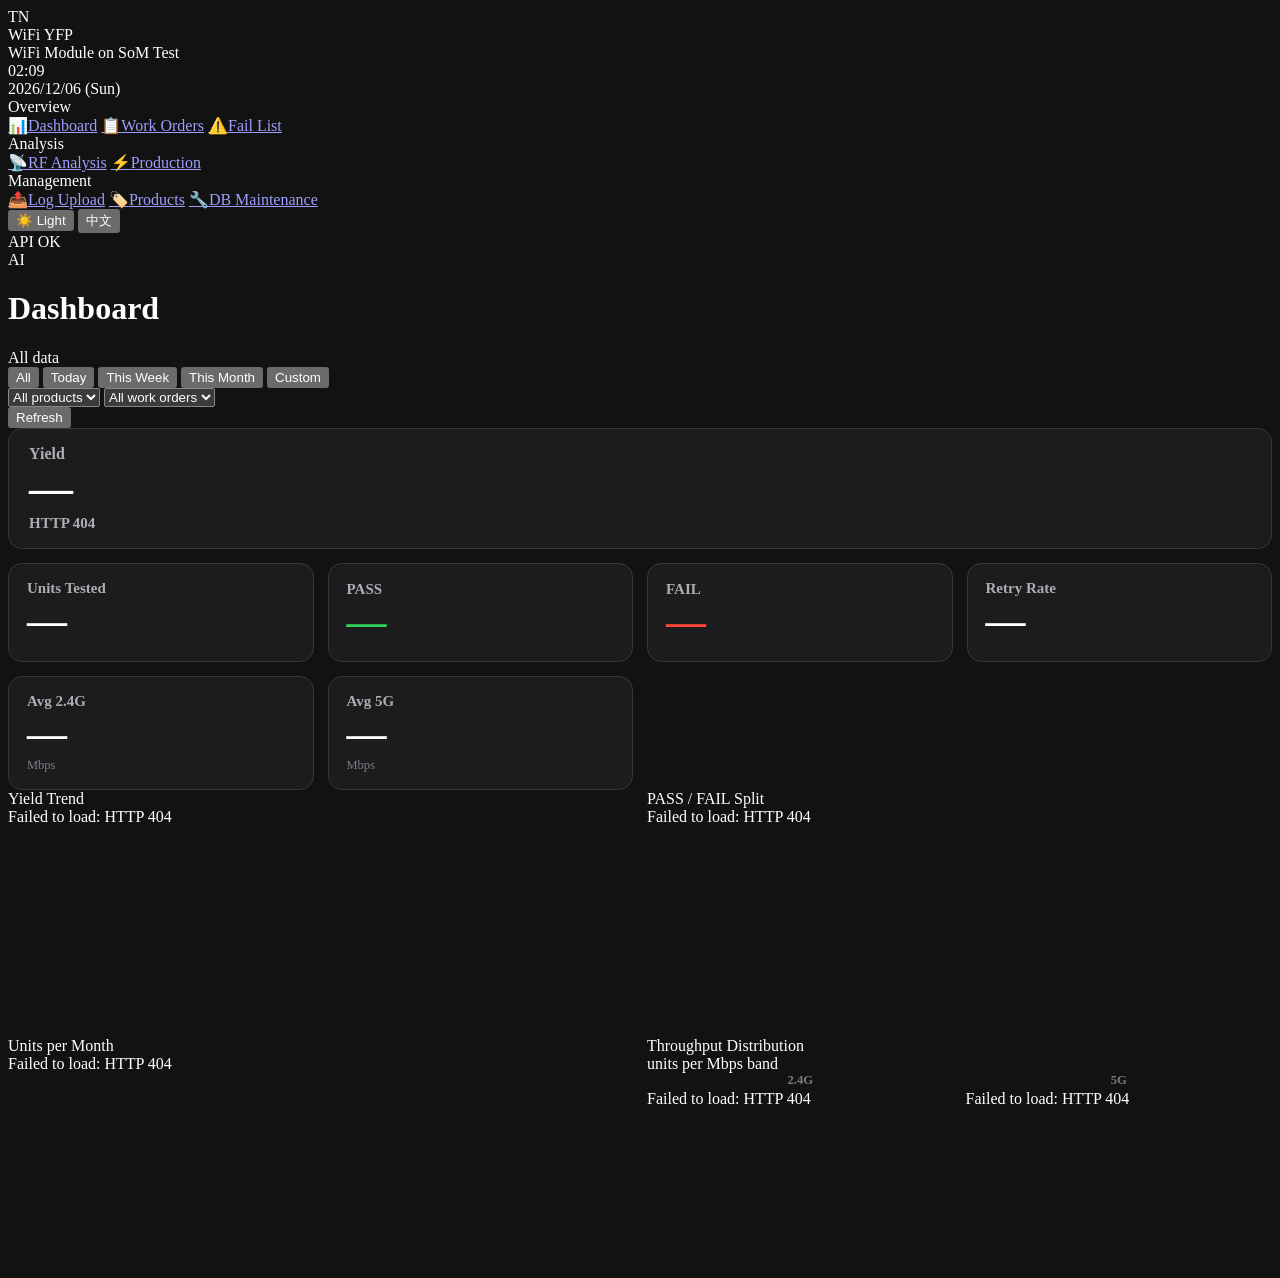
==== dockerup-essential/web/index.html @ bd822ce5 "feat(5A): work-order status, one-line AI notes, Settings page, shared thresholds Status (services/wo" ====
<!doctype html>
<html lang="en" data-theme="dark">
<head>
<meta charset="utf-8">
<meta name="viewport" content="width=device-width, initial-scale=1">
<title>WiFi YFP Dashboard</title>
<link rel="icon" href="data:image/svg+xml,%3Csvg xmlns='http://www.w3.org/2000/svg' viewBox='0 0 32 32'%3E%3Crect width='32' height='32' rx='7' fill='%230a84ff'/%3E%3Ctext x='16' y='21' font-size='13' font-family='Arial' font-weight='700' fill='white' text-anchor='middle'%3ETN%3C/text%3E%3C/svg%3E">
<script>
    // Apply the saved theme before first paint (no flash). Dark is the default.
    try { document.documentElement.dataset.theme = localStorage.getItem('wifi-theme') === 'light' ? 'light' : 'dark'; } catch (e) {}
</script>
<link rel="stylesheet" href="css/theme.css">
<link rel="stylesheet" href="css/base.css">
<link rel="stylesheet" href="css/pages.css">
<script src="vendor/chart.umd-4.4.1.min.js" defer></script>
<script type="module" src="js/main.js"></script>
</head>
<body>
<div class="app">

<!-- ═══ Sidebar ═══ -->
<aside class="sidebar">
    <div class="brand">
        <div class="brand-mark">TN</div>
        <div>
            <div class="brand-name">WiFi YFP</div>
            <div class="brand-sub" data-i18n="app.sub"></div>
        </div>
    </div>
    <div class="clock">
        <div class="clock-time num" id="clockTime">--:--</div>
        <div class="clock-date" id="clockDate"></div>
    </div>
    <nav class="nav" data-i18n-aria="nav.aria">
        <div class="nav-label" data-i18n="nav.groupOverview"></div>
        <a class="nav-item" href="#overview" data-page="overview"><span class="nav-icon">📊</span><span data-i18n="nav.overview"></span></a>
        <a class="nav-item" href="#workorders" data-page="workorders"><span class="nav-icon">📋</span><span data-i18n="nav.workorders"></span></a>
        <a class="nav-item" href="#fails" data-page="fails"><span class="nav-icon">⚠️</span><span data-i18n="nav.fails"></span></a>
        <div class="nav-label" data-i18n="nav.groupAnalysis"></div>
        <a class="nav-item" href="#rf" data-page="rf"><span class="nav-icon">📡</span><span data-i18n="nav.rf"></span></a>
        <a class="nav-item" href="#production" data-page="production"><span class="nav-icon">⚡</span><span data-i18n="nav.production"></span></a>
        <div class="nav-label" data-i18n="nav.groupManage"></div>
        <a class="nav-item" href="#logupload" data-page="logupload"><span class="nav-icon">📤</span><span data-i18n="nav.logupload"></span></a>
        <a class="nav-item" href="#products" data-page="products"><span class="nav-icon">🏷️</span><span data-i18n="nav.products"></span></a>
        <a class="nav-item" href="#dbtweak" data-page="dbtweak" title="DB Tweak"><span class="nav-icon">🔧</span><span data-i18n="nav.dbtweak"></span></a>
        <a class="nav-item" href="#accounts" data-page="accounts" data-admin-only><span class="nav-icon">👥</span><span data-i18n="nav.accounts"></span></a>
        <a class="nav-item" href="#settings" data-page="settings" data-admin-only><span class="nav-icon">⚙️</span><span data-i18n="nav.settings"></span></a>
    </nav>
    <div class="sidebar-foot">
        <div class="auth-box" id="authBox" hidden>
            <div class="auth-name" id="authName"></div>
            <div class="auth-role" id="authRole"></div>
            <div class="auth-actions">
                <button class="btn small" type="button" id="btnChangePw" data-i18n="auth.changePwBtn"></button>
                <button class="btn small" type="button" id="btnLogout" data-i18n="auth.logout"></button>
            </div>
        </div>
        <div class="prefs">
            <button class="btn small" type="button" id="btnTheme" data-i18n-aria="theme.aria"></button>
            <button class="btn small" type="button" id="btnLang" data-i18n="lang.switch" data-i18n-aria="lang.aria"></button>
        </div>
        <div class="status-row"><span class="dot wait" id="apiDot"></span><span id="apiText" data-i18n="status.api"></span></div>
        <div class="status-row"><span class="dot wait" id="llmDot"></span><span id="llmText" data-i18n="status.llm"></span></div>
    </div>
</aside>

<!-- ═══ Main ═══ -->
<main class="main">
    <header class="topbar">
        <div class="page-head">
            <h1 class="page-title" id="pageTitle"></h1>
            <span class="page-scope" id="pageScope"></span>
        </div>
        <div class="topbar-spacer"></div>
        <div class="filters" id="filterBar" hidden>
            <div class="seg" role="group" id="rangeSeg" data-i18n-aria="filter.rangeAria">
                <button type="button" data-range="all" data-i18n="filter.all"></button>
                <button type="button" data-range="today" data-i18n="filter.today"></button>
                <button type="button" data-range="week" data-i18n="filter.week"></button>
                <button type="button" data-range="month" data-i18n="filter.month"></button>
                <button type="button" data-range="custom" data-i18n="filter.custom"></button>
            </div>
            <span id="customRange" hidden>
                <input type="date" class="input" id="dateFrom" data-i18n-aria="filter.from">
                <span class="muted">~</span>
                <input type="date" class="input" id="dateTo" data-i18n-aria="filter.to">
            </span>
            <select class="select" id="productSelect" data-i18n-aria="filter.productAria"></select>
            <select class="select" id="woSelect" data-i18n-aria="filter.woAria"></select>
        </div>
        <div class="freshness">
            <span id="freshText"></span>
            <button class="btn small ghost" type="button" id="btnRefresh" data-i18n="fresh.refresh"></button>
        </div>
    </header>

    <div class="content">

    <!-- ─── Dashboard ─── -->
    <section class="page" id="page-overview" hidden>
        <div class="ov-numbers">
            <div class="ov-hero">
                <div class="label" data-i18n="ov.yield"></div>
                <div class="value" id="ovYield">—</div>
                <div class="aligned" id="ovPlan"></div>
            </div>
            <div class="ov-num"><div class="label" data-i18n="ov.units"></div><div class="value" id="ovUnits">—</div><div class="sub" id="ovUnitsSub"></div></div>
            <div class="ov-num"><div class="label" data-i18n="ov.pass"></div><div class="value v-pass" id="ovPass">—</div></div>
            <div class="ov-num"><div class="label" data-i18n="ov.fail"></div><div class="value v-fail" id="ovFail">—</div></div>
            <div class="ov-num"><div class="label" data-i18n="ov.retry"></div><div class="value" id="ovRetry">—</div><div class="sub" id="ovRetrySub"></div></div>
            <div class="ov-num"><div class="label" data-i18n="ov.avg24"></div><div class="value" id="ovAvg24">—</div><div class="sub" data-i18n="ov.mbps"></div></div>
            <div class="ov-num"><div class="label" data-i18n="ov.avg5"></div><div class="value" id="ovAvg5">—</div><div class="sub" data-i18n="ov.mbps"></div></div>
        </div>
        <div class="ov-charts">
            <div class="card"><div class="card-head"><div class="card-title" data-i18n="ov.trend"></div><div class="card-note" id="ovTrendNote"></div></div><div class="chart-box"><canvas id="chOvTrend"></canvas></div></div>
            <div class="card"><div class="card-head"><div class="card-title" data-i18n="ov.split"></div></div><div class="chart-box"><canvas id="chOvSplit"></canvas></div></div>
            <div class="card"><div class="card-head"><div class="card-title" data-i18n="ov.monthly"></div><div class="card-note" id="ovMonthlyNote"></div></div><div class="chart-box"><canvas id="chOvMonthly"></canvas></div></div>
            <div class="card">
                <div class="card-head"><div class="card-title" data-i18n="ov.throughput"></div><div class="card-note" data-i18n="ov.throughputNote"></div></div>
                <div class="chart-pair">
                    <div><div class="chart-sub" data-i18n="rf.band24"></div><div class="chart-box"><canvas id="chOvTp24"></canvas></div></div>
                    <div><div class="chart-sub" data-i18n="rf.band5"></div><div class="chart-box"><canvas id="chOvTp5"></canvas></div></div>
                </div>
            </div>
        </div>
    </section>

    <!-- ─── Work Orders ─── -->
    <section class="page" id="page-workorders" hidden>
        <div class="card">
            <div class="toolbar mb">
                <input class="input" type="search" id="woSearch" data-i18n-placeholder="wo.searchPh" data-i18n-aria="common.search">
                <div class="seg" role="group" id="woColsSeg" data-i18n-aria="wo.colsAria">
                    <button type="button" data-cols="basic" data-i18n="wo.cols.basic"></button>
                    <button type="button" data-cols="all" data-i18n="wo.cols.all"></button>
                </div>
                <span class="spacer"></span>
                <span class="muted" id="woCount"></span>
            </div>
            <div class="table-wrap scroll">
                <table class="wo-table">
                    <thead id="woHead"></thead>
                    <tbody id="woRows"></tbody>
                </table>
            </div>
            <p class="muted small-text mt-s" data-i18n="wo.statusNote"></p>
        </div>
    </section>

    <!-- ─── Fail List ─── -->
    <section class="page" id="page-fails" hidden>
        <div class="card">
            <div class="toolbar mb">
                <input class="input" type="search" id="failSearch" data-i18n-placeholder="fails.searchPh" data-i18n-aria="common.search">
                <span class="spacer"></span>
                <span class="muted" id="failCount"></span>
            </div>
            <div class="table-wrap scroll">
                <table>
                    <thead><tr>
                        <th data-i18n="fails.col.time"></th><th data-i18n="wo.col.wo"></th><th data-i18n="wo.col.product"></th>
                        <th>SN</th><th data-i18n="fails.col.mac"></th><th data-i18n="fails.col.reason"></th>
                        <th class="num" data-i18n="fails.col.tp24"></th><th class="num" data-i18n="fails.col.tp5"></th>
                        <th class="num" data-i18n="fails.col.rssi5"></th><th class="num" data-i18n="fails.col.runs"></th><th data-i18n="fails.col.log"></th>
                    </tr></thead>
                    <tbody id="failRows"></tbody>
                </table>
            </div>
            <div class="pager" id="failPager"></div>
        </div>
    </section>

    <!-- ─── RF Analysis ─── -->
    <section class="page" id="page-rf" hidden>
        <div class="toolbar">
            <div class="tabs" role="tablist" data-i18n-aria="rf.tabAria">
                <button class="tab" role="tab" type="button" data-rf-tab="24g" aria-selected="true" data-i18n="rf.band24"></button>
                <button class="tab" role="tab" type="button" data-rf-tab="5g" aria-selected="false" data-i18n="rf.band5"></button>
                <button class="tab" role="tab" type="button" data-rf-tab="bt" aria-selected="false" data-i18n="rf.bt"></button>
            </div>
            <span class="spacer"></span>
            <span class="muted" id="rfNote"></span>
        </div>
        <div data-rf-view="24g">
            <div class="tiles" id="rfTiles24"></div>
            <div class="grid cols-2">
                <div class="card"><div class="card-head"><div class="card-title" data-i18n="rf.trend"></div><div class="card-note" id="rfTrendNote24"></div></div><div class="chart-box tall"><canvas id="chRfTrend24"></canvas></div></div>
                <div class="card"><div class="card-head"><div class="card-title" data-i18n="rf.dist"></div><div class="card-note" data-i18n="rf.distNote24"></div></div><div class="chart-box tall"><canvas id="chRfDist24"></canvas></div></div>
            </div>
        </div>
        <div data-rf-view="5g" hidden>
            <div class="tiles" id="rfTiles5"></div>
            <div class="grid cols-2">
                <div class="card"><div class="card-head"><div class="card-title" data-i18n="rf.trend"></div><div class="card-note" id="rfTrendNote5"></div></div><div class="chart-box tall"><canvas id="chRfTrend5"></canvas></div></div>
                <div class="card"><div class="card-head"><div class="card-title" data-i18n="rf.dist"></div><div class="card-note" data-i18n="rf.distNote5"></div></div><div class="chart-box tall"><canvas id="chRfDist5"></canvas></div></div>
            </div>
            <div class="card">
                <div class="card-head"><div class="card-title" data-i18n="rf.stdTop"></div><div class="card-note" data-i18n="rf.stdTopNote"></div></div>
                <div class="table-wrap">
                    <table>
                        <thead><tr>
                            <th>SN</th><th data-i18n="wo.col.wo"></th><th data-i18n="wo.col.product"></th><th data-i18n="fails.col.time"></th>
                            <th class="num" data-i18n="rf.col.avg5"></th><th class="num" data-i18n="rf.col.std5"></th>
                            <th class="num" data-i18n="rf.col.std24"></th><th class="num" data-i18n="fails.col.rssi5"></th>
                        </tr></thead>
                        <tbody id="rfStdRows"></tbody>
                    </table>
                </div>
            </div>
        </div>
        <div data-rf-view="bt" hidden>
            <div class="tiles" id="rfTilesBt"></div>
            <div class="card"><div class="card-head"><div class="card-title" data-i18n="rf.btDist"></div><div class="card-note" data-i18n="rf.btDistNote"></div></div><div class="chart-box tall"><canvas id="chRfBt"></canvas></div></div>
        </div>
    </section>

    <!-- ─── Production ─── -->
    <section class="page" id="page-production" hidden>
        <div class="tiles" id="prTiles"></div>
        <div class="grid cols-2">
            <div class="card"><div class="card-head"><div class="card-title" data-i18n="pr.rate"></div><div class="card-note" data-i18n="pr.rateNote"></div></div><div class="chart-box tall"><canvas id="chPrRate"></canvas></div></div>
            <div class="card"><div class="card-head"><div class="card-title" data-i18n="pr.dist"></div><div class="card-note" data-i18n="pr.distNote"></div></div><div class="chart-box tall"><canvas id="chPrDist"></canvas></div></div>
        </div>
        <div class="card">
            <div class="card-head"><div class="card-title" data-i18n="pr.hourly"></div><div class="card-note" id="prHourlyNote"></div></div>
            <div class="chart-box"><canvas id="chPrHourly"></canvas></div>
        </div>
        <div class="card">
            <div class="card-head"><div class="card-title" data-i18n="pr.table"></div><div class="card-note" id="prCount"></div></div>
            <div class="table-wrap scroll">
                <table>
                    <thead><tr>
                        <th data-i18n="wo.col.wo"></th><th data-i18n="wo.col.product"></th><th data-i18n="pr.col.start"></th><th data-i18n="pr.col.end"></th>
                        <th class="num" data-i18n="pr.col.hours"></th><th class="num" data-i18n="wo.col.units"></th>
                        <th class="num" data-i18n="wo.col.uph"></th><th class="num" data-i18n="pr.col.minPerUnit"></th><th class="num" data-i18n="wo.col.yield"></th>
                    </tr></thead>
                    <tbody id="prRows"></tbody>
                </table>
            </div>
        </div>
    </section>

    <!-- ─── DB Maintenance (DB Tweak) ─── -->
    <section class="page" id="page-dbtweak" hidden>
        <div class="card login-card" id="twLogin" hidden>
            <h3 data-i18n="tw.loginTitle"></h3>
            <p data-i18n="tw.loginDesc"></p>
            <div class="field"><label for="twUser" data-i18n="common.username"></label><input class="input" id="twUser" autocomplete="username"></div>
            <div class="field"><label for="twPass" data-i18n="common.password"></label><input class="input" type="password" id="twPass" autocomplete="current-password"></div>
            <button class="btn primary full" type="button" id="btnTwLogin" data-i18n="common.signIn"></button>
            <div class="form-msg" id="twLoginMsg" aria-live="polite"></div>
        </div>
        <div class="card" id="twDenied" hidden><div class="state-msg" data-i18n="tw.denied"></div></div>
        <div class="stack" id="twPanel" hidden>
            <div class="notice" data-i18n="tw.intro"></div>
            <div class="card">
                <div class="toolbar mb">
                    <label class="muted" for="twProduct" data-i18n="wo.col.product"></label>
                    <select class="select" id="twProduct"></select>
                    <label class="muted" for="twWo" data-i18n="wo.col.wo"></label>
                    <select class="select" id="twWo"></select>
                    <label class="muted" for="twLimit" data-i18n="tw.limit"></label>
                    <select class="select" id="twLimit"><option>100</option><option selected>500</option><option>1000</option><option>2000</option></select>
                    <button class="btn small" type="button" id="btnTwReload" data-i18n="fresh.refresh"></button>
                    <span class="spacer"></span>
                    <span class="muted" id="twCount"></span>
                    <button class="btn danger" type="button" id="btnTwDeleteWo" data-i18n="tw.deleteWo"></button>
                </div>
                <div class="table-wrap scroll">
                    <table>
                        <thead><tr>
                            <th data-i18n="tw.col.id"></th><th data-i18n="fails.col.time"></th><th data-i18n="wo.col.wo"></th><th data-i18n="wo.col.product"></th>
                            <th>SN</th><th data-i18n="fails.col.result"></th><th>WiFi</th><th>BT</th>
                            <th class="num" data-i18n="fails.col.tp24"></th><th class="num" data-i18n="fails.col.tp5"></th>
                            <th data-i18n="tw.col.source"></th><th data-i18n="tw.col.upload"></th><th data-i18n="tw.col.actions"></th>
                        </tr></thead>
                        <tbody id="twRows"></tbody>
                    </table>
                </div>
            </div>
        </div>
    </section>

    <!-- ─── Log Upload ─── -->
    <section class="page" id="page-logupload" hidden>
        <div class="card login-card" id="luLogin" hidden>
            <h3 data-i18n="auth.loginTitle"></h3>
            <p data-i18n="auth.loginDesc"></p>
            <div class="field"><label for="luUser" data-i18n="common.username"></label><input class="input" id="luUser" autocomplete="username"></div>
            <div class="field"><label for="luPass" data-i18n="common.password"></label><input class="input" type="password" id="luPass" autocomplete="current-password"></div>
            <button class="btn primary full" type="button" id="btnLuLogin" data-i18n="common.signIn"></button>
            <div class="form-msg" id="luLoginMsg" aria-live="polite"></div>
        </div>
        <div class="stack" id="luPanel" hidden>
            <div class="notice" data-i18n="lu.howto"></div>
            <div class="card">
                <div class="card-title mb"><span class="lu-num">1</span><span data-i18n="lu.step1"></span></div>
                <div class="lu-sources">
                    <div class="drop" id="luDrop" tabindex="0" role="button" data-i18n-aria="lu.dropAria">
                        <input type="file" id="luFile" accept=".zip,application/zip" hidden>
                        <div data-i18n="lu.drop"></div>
                        <div class="muted num" id="luFileInfo" data-i18n="lu.noFile"></div>
                    </div>
                    <div class="lu-or">
                        <input type="file" id="luFolder" webkitdirectory directory multiple hidden>
                        <button class="btn" type="button" id="btnLuFolder" data-i18n="lu.folder"></button>
                    </div>
                </div>
                <div class="status-line" id="luAnalyzeStatus" aria-live="polite"></div>
                <div id="luFacts" hidden>
                    <div class="tiles my" id="luFactGrid"></div>
                    <div class="notice warn" id="luInferred" hidden></div>
                    <details id="luIgnoredBox" hidden>
                        <summary id="luIgnoredSummary"></summary>
                        <div class="table-wrap mt-s detail-table">
                            <table>
                                <thead><tr><th data-i18n="lu.col.file"></th><th data-i18n="lu.col.reason"></th></tr></thead>
                                <tbody id="luIgnoredRows"></tbody>
                            </table>
                        </div>
                    </details>
                </div>
            </div>

            <div class="card" id="luStepConfirm" hidden>
                <div class="card-title mb"><span class="lu-num">2</span><span data-i18n="lu.step2"></span></div>
                <div class="toolbar mb">
                    <strong id="luModeLabel"></strong>
                    <span class="muted" id="luModeHint"></span>
                    <span class="spacer"></span>
                    <button class="btn small" type="button" id="btnLuMode" hidden></button>
                </div>
                <div id="luChatPanel" hidden>
                    <div class="chat">
                        <div class="chat-log" id="luChatLog" aria-live="polite"></div>
                        <div class="chips chat-chips" id="luChips" hidden></div>
                        <div class="chat-input">
                            <input class="input" id="luChatInput" maxlength="500" autocomplete="off" data-i18n-placeholder="lu.chatPh">
                            <button class="btn primary" type="button" id="btnLuChatSend" data-i18n="lu.send"></button>
                        </div>
                    </div>
                    <div class="muted num my" id="luExtract"></div>
                </div>
                <div class="form-grid" id="luFormPanel">
                    <div class="field">
                        <label for="luProduct"><span data-i18n="lu.product"></span> *</label>
                        <select class="select" id="luProduct"></select>
                        <input class="input" id="luProductNew" autocomplete="off" spellcheck="false" data-i18n-placeholder="lu.productNewPh" hidden>
                    </div>
                    <div class="field"><label for="luWo"><span data-i18n="lu.wo"></span> *</label><input class="input" id="luWo" autocomplete="off" spellcheck="false"><div class="field-hint" data-i18n="lu.woHint"></div></div>
                    <div class="field"><label for="luQty"><span data-i18n="lu.qty"></span> *</label><input class="input" id="luQty" inputmode="numeric" autocomplete="off" data-i18n-placeholder="lu.qtyPh"></div>
                </div>
                <ul class="issues" id="luIssues" aria-live="polite"></ul>
                <div id="luAlign" hidden>
                    <div class="muted small-text mb-s" data-i18n="lu.align"></div>
                    <div class="tiles mb" id="luAlignGrid"></div>
                </div>
                <label class="ack" id="luAckRow" hidden><input type="checkbox" id="luAck"> <span data-i18n="lu.ack"></span></label>
                <div class="toolbar">
                    <button class="btn primary" type="button" id="btnLuUpload" data-i18n="lu.upload" disabled></button>
                    <button class="btn" type="button" id="btnLuReset" data-i18n="lu.reset"></button>
                </div>
            </div>

            <div class="card" id="luStepProgress" hidden>
                <div class="card-title mb"><span class="lu-num">3</span><span data-i18n="lu.step3"></span></div>
                <div class="progress"><div id="luProgressFill"></div></div>
                <div class="toolbar">
                    <div class="status-line" id="luProgressText" aria-live="polite"></div>
                    <span class="spacer"></span>
                    <button class="btn small danger" type="button" id="btnLuCancel" data-i18n="lu.cancel" hidden></button>
                </div>
                <div class="tiles mt" id="luResultGrid" hidden></div>
                <div class="muted small-text mt-s" id="luResultNote"></div>
                <details id="luFailureBox" hidden>
                    <summary id="luFailureSummary"></summary>
                    <div class="table-wrap mt-s detail-table">
                        <table>
                            <thead><tr><th data-i18n="lu.col.file"></th><th data-i18n="lu.col.error"></th></tr></thead>
                            <tbody id="luFailureRows"></tbody>
                        </table>
                    </div>
                </details>
                <div class="toolbar mt" id="luItemsRow" hidden>
                    <button class="btn small" type="button" id="btnLuItemsCsv" data-i18n="lu.items.csv"></button>
                    <button class="btn small" type="button" id="btnLuItemsTxt" data-i18n="lu.items.txt"></button>
                </div>
                <div class="toolbar mt">
                    <button class="btn" type="button" id="btnLuNext" data-i18n="lu.next" hidden></button>
                    <button class="btn danger" type="button" id="btnLuRevert" data-i18n="lu.revert" hidden></button>
                </div>
            </div>

            <div class="card">
                <div class="toolbar mb">
                    <div class="card-title" id="luHistoryTitle"></div>
                    <span class="spacer"></span>
                    <label class="muted" for="luHistoryUser" id="luHistoryFilterLabel" data-i18n="lu.uploader" hidden></label>
                    <select class="select" id="luHistoryUser" hidden></select>
                    <button class="btn small" type="button" id="btnLuHistoryRefresh" data-i18n="lu.refresh"></button>
                </div>
                <div class="table-wrap">
                    <table>
                        <thead><tr>
                            <th data-i18n="lu.col.time2"></th><th data-i18n="wo.col.wo"></th><th data-i18n="wo.col.product"></th><th class="num" data-i18n="lu.col.planned"></th>
                            <th data-i18n="lu.col.source"></th><th class="num" data-i18n="lu.col.new"></th><th class="num" data-i18n="lu.col.skip"></th>
                            <th class="num" data-i18n="lu.col.fail"></th><th data-i18n="lu.col.status"></th><th data-i18n="lu.uploader"></th><th></th>
                        </tr></thead>
                        <tbody id="luHistoryRows"></tbody>
                    </table>
                </div>
            </div>
        </div>
    </section>

    <!-- ─── Product registry ─── -->
    <section class="page" id="page-products" hidden>
        <div class="card login-card" id="prodLogin" hidden>
            <h3 data-i18n="auth.loginTitle"></h3>
            <p data-i18n="auth.loginDesc"></p>
            <div class="field"><label for="prodUser" data-i18n="common.username"></label><input class="input" id="prodUser" autocomplete="username"></div>
            <div class="field"><label for="prodPass" data-i18n="common.password"></label><input class="input" type="password" id="prodPass" autocomplete="current-password"></div>
            <button class="btn primary full" type="button" id="btnProdLogin" data-i18n="common.signIn"></button>
            <div class="form-msg" id="prodLoginMsg" aria-live="polite"></div>
        </div>
        <div class="stack" id="prodPanel" hidden>
            <div class="notice" data-i18n="prod.intro"></div>
            <div class="card">
                <div class="toolbar mb">
                    <label class="muted" for="prodCheck" data-i18n="prod.check"></label>
                    <input class="input prod-check" id="prodCheck" autocomplete="off" spellcheck="false" data-i18n-placeholder="prod.checkPh">
                    <span class="spacer"></span>
                    <button class="btn small" type="button" id="btnProdReload" data-i18n="fresh.refresh"></button>
                    <button class="btn primary" type="button" id="btnProdNew" data-i18n="prod.new"></button>
                </div>
                <div class="status-line" id="prodCheckResult" aria-live="polite"></div>
                <div class="table-wrap">
                    <table>
                        <thead><tr>
                            <th data-i18n="prod.col.name"></th><th class="num" data-i18n="prod.col.tn"></th><th class="num" data-i18n="prod.col.units"></th>
                            <th class="num" data-i18n="prod.col.wos"></th><th data-i18n="prod.col.last"></th><th data-i18n="prod.col.status"></th>
                            <th data-i18n="prod.col.source"></th><th data-i18n="prod.col.note"></th><th data-i18n="prod.col.ops"></th>
                        </tr></thead>
                        <tbody id="prodRows"></tbody>
                    </table>
                </div>
            </div>
        </div>
    </section>

    <!-- ─── Accounts (administrator) ─── -->
    <section class="page" id="page-accounts" hidden>
        <div class="card" id="acctDenied" hidden><div class="state-msg" data-i18n="acct.denied"></div></div>
        <div class="stack" id="acctPanel" hidden>
            <div class="toolbar mb">
                <div class="tabs" role="tablist">
                    <button class="tab" role="tab" type="button" data-acct-tab="users" aria-selected="true" data-i18n="acct.tabUsers"></button>
                    <button class="tab" role="tab" type="button" data-acct-tab="audit" aria-selected="false" data-i18n="acct.tabAudit"></button>
                    <button class="tab" role="tab" type="button" data-acct-tab="logins" aria-selected="false" data-i18n="acct.tabLogins"></button>
                </div>
                <span class="spacer"></span>
                <button class="btn primary" type="button" id="btnAcctNew" data-i18n="acct.new"></button>
            </div>
            <div data-acct-view="users">
                <div class="table-wrap">
                    <table>
                        <thead><tr>
                            <th data-i18n="acct.col.user"></th><th data-i18n="acct.col.name"></th><th data-i18n="acct.col.dept"></th>
                            <th data-i18n="acct.col.email"></th><th data-i18n="acct.col.state"></th><th class="num" data-i18n="acct.col.uploads"></th>
                            <th class="num" data-i18n="acct.col.rows"></th><th class="num" data-i18n="acct.col.reverted"></th>
                            <th data-i18n="acct.col.lastUpload"></th><th data-i18n="acct.col.lastLogin"></th><th data-i18n="acct.col.ops"></th>
                        </tr></thead>
                        <tbody id="acctUserRows"></tbody>
                    </table>
                </div>
                <p class="muted mt-s small-text" data-i18n="acct.note"></p>
            </div>
            <div data-acct-view="audit" hidden>
                <div class="toolbar mb">
                    <label class="muted" for="acctAuditUser" data-i18n="acct.filterUser"></label>
                    <select class="select" id="acctAuditUser"></select>
                </div>
                <div class="table-wrap">
                    <table>
                        <thead><tr><th data-i18n="acct.col.time"></th><th data-i18n="acct.col.actor"></th><th data-i18n="acct.col.action"></th><th data-i18n="acct.col.target"></th><th data-i18n="acct.col.detail"></th><th data-i18n="acct.col.ip"></th></tr></thead>
                        <tbody id="acctAuditRows"></tbody>
                    </table>
                </div>
                <div class="pager" id="acctAuditPager"></div>
            </div>
            <div data-acct-view="logins" hidden>
                <div class="toolbar mb">
                    <label class="muted" for="acctLoginUser" data-i18n="acct.filterUser"></label>
                    <select class="select" id="acctLoginUser"></select>
                    <label class="muted" for="acctLoginResult" data-i18n="acct.filterResult"></label>
                    <select class="select" id="acctLoginResult">
                        <option value="" data-i18n="common.all"></option>
                        <option value="true" data-i18n="common.success"></option>
                        <option value="false" data-i18n="common.failed"></option>
                    </select>
                </div>
                <div class="table-wrap">
                    <table>
                        <thead><tr><th data-i18n="acct.col.time"></th><th data-i18n="acct.col.user"></th><th data-i18n="acct.col.event"></th><th data-i18n="acct.col.result"></th><th data-i18n="acct.col.reason"></th><th data-i18n="acct.col.ip"></th><th data-i18n="acct.col.agent"></th></tr></thead>
                        <tbody id="acctLoginRows"></tbody>
                    </table>
                </div>
                <div class="pager" id="acctLoginPager"></div>
            </div>
        </div>
    </section>

    <!-- ─── Settings (administrator) ─── -->
    <section class="page" id="page-settings" hidden>
        <div class="card login-card" id="setLogin" hidden>
            <h3 data-i18n="auth.loginTitle"></h3>
            <p data-i18n="auth.loginDesc"></p>
            <div class="field"><label for="setUser" data-i18n="common.username"></label><input class="input" id="setUser" autocomplete="username"></div>
            <div class="field"><label for="setPass" data-i18n="common.password"></label><input class="input" type="password" id="setPass" autocomplete="current-password"></div>
            <button class="btn primary full" type="button" id="btnSetLogin" data-i18n="common.signIn"></button>
            <div class="form-msg" id="setLoginMsg" aria-live="polite"></div>
        </div>
        <div class="card" id="setDenied" hidden><div class="state-msg" data-i18n="set.denied"></div></div>
        <form class="stack" id="setPanel" novalidate hidden>
            <div class="notice" data-i18n="set.intro"></div>
            <div class="set-grid">
                <div class="card">
                    <div class="card-title mb" data-i18n="set.yield"></div>
                    <div class="set-fields">
                        <div class="field"><label for="setYieldGood" data-i18n="set.yieldGood"></label><input class="input" id="setYieldGood" name="yield_good" type="number" step="0.1" min="0" max="100" inputmode="decimal"></div>
                        <div class="field"><label for="setYieldWarn" data-i18n="set.yieldWarn"></label><input class="input" id="setYieldWarn" name="yield_warn" type="number" step="0.1" min="0" max="100" inputmode="decimal"></div>
                    </div>
                    <div class="field-hint" data-i18n="set.yieldHint"></div>
                    <div class="set-preview"><span class="muted small-text" data-i18n="set.yieldPreview"></span><span id="setPreview"></span></div>
                </div>
                <div class="card">
                    <div class="card-title mb" data-i18n="set.status"></div>
                    <div class="set-fields">
                        <div class="field"><label for="setWorkStart" data-i18n="set.workStart"></label><input class="input" id="setWorkStart" name="work_start" type="time"></div>
                        <div class="field"><label for="setWorkEnd" data-i18n="set.workEnd"></label><input class="input" id="setWorkEnd" name="work_end" type="time"></div>
                    </div>
                    <div class="field-hint mb" data-i18n="set.workHint"></div>
                    <div class="set-fields">
                        <div class="field"><label for="setActive" data-i18n="set.activeMinutes"></label><input class="input" id="setActive" name="active_minutes" type="number" step="1" min="10" max="1440" inputmode="numeric"></div>
                        <div class="field"><label for="setDone" data-i18n="set.doneIdleHours"></label><input class="input" id="setDone" name="done_idle_hours" type="number" step="1" min="1" max="720" inputmode="numeric"></div>
                    </div>
                    <div class="field-hint" data-i18n="set.doneHint"></div>
                </div>
                <div class="card">
                    <div class="card-title mb" data-i18n="set.alerts"></div>
                    <div class="field"><label for="setStreak" data-i18n="set.failStreak"></label><input class="input" id="setStreak" name="fail_streak" type="number" step="1" min="2" max="50" inputmode="numeric"></div>
                    <div class="field"><label for="setTpDrop" data-i18n="set.tpDrop"></label><input class="input" id="setTpDrop" name="tp_drop_pct" type="number" step="1" min="5" max="90" inputmode="numeric"></div>
                    <div class="field"><label for="setBehind" data-i18n="set.behind"></label><input class="input" id="setBehind" name="behind_pct" type="number" step="1" min="5" max="90" inputmode="numeric"></div>
                </div>
            </div>
            <div class="card">
                <div class="card-head"><div class="card-title" data-i18n="set.uph"></div></div>
                <p class="field-hint mb" data-i18n="set.uphHint"></p>
                <div class="table-wrap">
                    <table>
                        <thead><tr>
                            <th data-i18n="set.col.product"></th><th class="num" data-i18n="set.col.median"></th><th class="num" data-i18n="set.col.wos"></th>
                            <th data-i18n="set.col.override"></th><th class="num" data-i18n="set.col.inUse"></th>
                        </tr></thead>
                        <tbody id="setUphRows"></tbody>
                    </table>
                </div>
            </div>
            <div class="toolbar">
                <button class="btn primary" type="submit" id="btnSetSave" data-i18n="set.save"></button>
                <button class="btn" type="button" id="btnSetDefaults" data-i18n="set.defaults"></button>
                <div class="form-msg" id="setMsg" aria-live="polite"></div>
            </div>
        </form>
    </section>

    </div>
</main>
</div>

<!-- ═══ AI report ═══ -->
<div class="modal" id="reportModal" role="dialog" aria-modal="true" aria-labelledby="rpTitle" hidden>
    <div class="modal-panel wide">
        <div class="modal-head">
            <div class="modal-title" id="rpTitle"></div>
            <span class="muted" id="rpGenerated"></span>
            <div class="seg" role="group" id="rpLang" data-i18n-aria="rp.langAria">
                <button type="button" data-lang="zh" aria-pressed="true" data-i18n="rp.zh"></button>
                <button type="button" data-lang="en" aria-pressed="false" data-i18n="rp.en"></button>
            </div>
            <button class="btn small" type="button" id="btnRpCopy" data-i18n="rp.copy"></button>
            <button class="btn small" type="button" id="btnRpDownload" data-i18n="rp.download"></button>
            <button class="btn small" type="button" id="btnRpRegen" data-i18n="rp.regen"></button>
            <button class="icon-btn" type="button" id="btnRpClose" data-i18n-aria="common.close">×</button>
        </div>
        <div class="modal-body">
            <div id="rpBanner"></div>
            <div class="rp-facts" id="rpFacts"></div>
            <div class="rp-text" id="rpBody"></div>
        </div>
    </div>
</div>

<!-- ═══ Form dialog ═══ -->
<div class="modal" id="formModal" role="dialog" aria-modal="true" aria-labelledby="formModalTitle" hidden>
    <form class="modal-panel" id="formModalForm" novalidate>
        <div class="modal-head"><div class="modal-title" id="formModalTitle"></div></div>
        <div class="modal-body">
            <p class="muted mb" id="formModalDesc"></p>
            <div id="formModalFields"></div>
            <div class="form-msg" id="formModalMsg" aria-live="polite"></div>
        </div>
        <div class="modal-foot">
            <button class="btn" type="button" id="btnFormModalCancel" data-i18n="common.cancel"></button>
            <button class="btn primary" type="submit" id="btnFormModalSubmit"></button>
        </div>
    </form>
</div>
</body>
</html>
---- dockerup-essential/web/css/theme.css ----
/* Two themes only: Dark (default, from the former "Blue" theme) and Light.
   Every colour in the app — including chart colours — comes from these variables. */
:root,
:root[data-theme="dark"] {
    color-scheme: dark;
    --bg: #0b0b0d;
    --surface: #1c1c1e;
    --surface-2: #2c2c2e;
    --surface-3: #3a3a3c;
    --border: #38383a;
    --text: #f5f5f7;
    --text-2: #aeaeb2;
    --text-3: #7c7c82;
    --accent: #0a84ff;
    --accent-bg: rgba(10, 132, 255, 0.14);
    --accent-text: #ffffff;

    --good: #30d158;
    --warn: #ffb020;
    --bad: #ff453a;
    --good-bg: rgba(48, 209, 88, 0.14);
    --warn-bg: rgba(255, 176, 32, 0.14);
    --bad-bg: rgba(255, 69, 58, 0.14);

    --c-pass: #30d158;
    --c-fail: #ff453a;
    --c-stop: #ffb020;
    --c-1: #0a84ff;
    --c-2: #bf5af2;
    --c-3: #64d2ff;
    --c-4: #ff9f0a;
    --c-muted: #8e8e93;
    --grid: rgba(255, 255, 255, 0.08);

    --shadow: 0 12px 32px rgba(0, 0, 0, 0.45);
    --overlay: rgba(0, 0, 0, 0.6);
}

:root[data-theme="light"] {
    color-scheme: light;
    --bg: #f2f3f5;
    --surface: #ffffff;
    --surface-2: #f2f3f6;
    --surface-3: #e3e5ea;
    --border: #d6d9df;
    --text: #15171a;
    --text-2: #4c5058;
    --text-3: #6e737c;
    --accent: #0064d2;
    --accent-bg: rgba(0, 100, 210, 0.10);
    --accent-text: #ffffff;

    --good: #128a3c;
    --warn: #a35f00;
    --bad: #c8261b;
    --good-bg: rgba(18, 138, 60, 0.10);
    --warn-bg: rgba(163, 95, 0, 0.12);
    --bad-bg: rgba(200, 38, 27, 0.10);

    --c-pass: #1f9d4c;
    --c-fail: #d93025;
    --c-stop: #d98200;
    --c-1: #0064d2;
    --c-2: #8e44c9;
    --c-3: #0f8fb8;
    --c-4: #d97706;
    --c-muted: #8a8f98;
    --grid: rgba(0, 0, 0, 0.08);

    --shadow: 0 12px 32px rgba(20, 24, 33, 0.14);
    --overlay: rgba(20, 24, 33, 0.4);
}
---- dockerup-essential/web/css/pages.css ----
/* ─── Dashboard (overview): one row of seven numbers, then four charts ──────── */
.ov-numbers { display: grid; grid-template-columns: minmax(300px, 1.5fr) repeat(6, minmax(0, 1fr)); gap: 14px; }
.ov-hero { background: var(--surface); border: 1px solid var(--border); border-radius: 14px; padding: 16px 20px; display: grid; gap: 4px; align-content: center; min-width: 0; }
.ov-hero .label { font-size: 16px; font-weight: 700; color: var(--text-2); }
/* "100.00%" must fit next to six more tiles on a 1920 screen: scale with the viewport, cap at 68px. */
.ov-hero .value { font-size: clamp(44px, 3.4vw, 68px); font-weight: 800; line-height: 1; font-variant-numeric: tabular-nums; letter-spacing: -1px; white-space: nowrap; }
.ov-hero .value small { font-size: 0.45em; font-weight: 700; margin-left: 2px; }
.ov-hero .aligned { font-size: 15px; color: var(--text-2); font-weight: 600; }
.ov-hero .aligned b { font-size: 22px; color: var(--text); }
.ov-hero .aligned .gap { display: block; font-size: 13px; color: var(--text-3); white-space: nowrap; }
.ov-num { background: var(--surface); border: 1px solid var(--border); border-radius: 14px; padding: 16px 18px; display: grid; align-content: center; gap: 2px; min-width: 0; }
.ov-num .label { font-size: 15px; font-weight: 700; color: var(--text-2); white-space: nowrap; }
.ov-num .value { font-size: 40px; font-weight: 800; line-height: 1.1; font-variant-numeric: tabular-nums; overflow-wrap: anywhere; }
.ov-num .sub { font-size: 12.5px; color: var(--text-3); }
/* The overview fills the screen: numbers on top, the four charts share the remaining height. */
#page-overview { grid-template-rows: auto minmax(0, 1fr); }
.ov-charts { display: grid; grid-template-columns: repeat(2, minmax(0, 1fr)); grid-template-rows: repeat(2, minmax(0, 1fr)); gap: 14px; }
.ov-charts .card { display: flex; flex-direction: column; min-height: 0; }
.ov-charts .chart-box { flex: 1 1 auto; height: auto; min-height: 180px; }
.ov-charts .chart-box > canvas { position: absolute; left: 0; top: 0; }
.chart-pair { display: grid; grid-template-columns: repeat(2, minmax(0, 1fr)); gap: 12px; flex: 1 1 auto; min-height: 0; }
.chart-pair > div { display: flex; flex-direction: column; min-height: 0; }
.chart-sub { font-size: 12.5px; font-weight: 700; color: var(--text-3); text-align: center; margin-bottom: 2px; }
.v-good { color: var(--good); } .v-warn { color: var(--warn); } .v-bad { color: var(--bad); }
.v-pass { color: var(--c-pass); } .v-fail { color: var(--c-fail); } .v-stop { color: var(--c-stop); }

@media (max-width: 1600px) {
    .ov-numbers { grid-template-columns: repeat(4, minmax(0, 1fr)); }
    .ov-hero { grid-column: 1 / -1; }
}
@media (max-width: 900px) {
    .ov-numbers { grid-template-columns: repeat(2, minmax(0, 1fr)); }
    .ov-charts { grid-template-columns: minmax(0, 1fr); grid-template-rows: none; }
    .ov-charts .chart-box { flex: none; height: 240px; }
    .chart-pair { grid-template-columns: minmax(0, 1fr); }
    .ov-hero .value { font-size: 56px; }
    .ov-num .value { font-size: 30px; }
}

/* ─── Tables, RF tabs ───────────────────────────────────────────────────── */
.toolbar .input[type="search"] { min-width: 340px; }
[data-rf-view] { display: grid; gap: 16px; align-content: start; }

/* ─── AI report modal ───────────────────────────────────────────────────── */
.rp-facts { display: grid; grid-template-columns: repeat(auto-fit, minmax(120px, 1fr)); gap: 10px; margin-bottom: 16px; }
.rp-fact { background: var(--surface-2); border-radius: 10px; padding: 10px 12px; }
.rp-fact .k { font-size: 12px; color: var(--text-2); font-weight: 600; }
.rp-fact .v { font-size: 20px; font-weight: 800; font-variant-numeric: tabular-nums; }
.rp-text { white-space: pre-wrap; overflow-wrap: anywhere; line-height: 1.75; font-size: 15px; user-select: text; }
.rp-pending { color: var(--text-3); font-size: 14px; display: flex; align-items: center; gap: 8px; }
.spinner { width: 16px; height: 16px; border: 2px solid var(--border); border-top-color: var(--accent); border-radius: 50%; animation: spin 1s linear infinite; }
@keyframes spin { to { transform: rotate(360deg); } }

/* ─── Chat bubbles (Log Upload assistant) ───────────────────────────────── */
.chat { border: 1px solid var(--border); border-radius: 10px; background: var(--surface-2); max-width: 860px; }
.chat-log { max-height: 360px; min-height: 120px; overflow-y: auto; padding: 14px; display: flex; flex-direction: column; gap: 10px; }
.msg { max-width: 85%; padding: 9px 13px; border-radius: 12px; font-size: 14px; line-height: 1.6; white-space: pre-wrap; overflow-wrap: anywhere; }
.msg.assistant { align-self: flex-start; background: var(--surface); border: 1px solid var(--border); border-bottom-left-radius: 4px; }
.msg.user { align-self: flex-end; background: var(--accent); color: var(--accent-text); border-bottom-right-radius: 4px; }
.msg.note { align-self: center; max-width: 100%; background: transparent; color: var(--text-3); font-size: 12.5px; padding: 2px 0; }
.msg.typing::after { content: "▍"; animation: blink 1s steps(2) infinite; color: var(--text-3); }
@keyframes blink { 50% { opacity: 0; } }
.chat-input { display: flex; gap: 8px; padding: 10px; border-top: 1px solid var(--border); }
.chat-input .input { flex: 1; min-width: 0; height: 38px; }
.chips { display: inline-flex; flex-wrap: wrap; gap: 6px; align-items: center; }
.chat-chips { padding: 8px 14px; border-top: 1px dashed var(--border); }

/* ─── Log Upload ────────────────────────────────────────────────────────── */
.lu-num { display: inline-grid; place-items: center; width: 24px; height: 24px; border-radius: 50%; background: var(--accent); color: var(--accent-text); font-size: 13px; margin-right: 8px; }
.lu-sources { display: grid; grid-template-columns: minmax(0, 1fr) auto; gap: 14px; align-items: stretch; }
.lu-or { display: grid; place-items: center; }
.drop {
    border: 2px dashed var(--border); border-radius: 12px; padding: 28px 16px; text-align: center; cursor: pointer;
    background: var(--surface-2);
}
.drop:hover, .drop:focus-visible, .drop.dragover { border-color: var(--accent); background: var(--accent-bg); outline: none; }
.drop.disabled { pointer-events: none; opacity: .5; }
.status-line { font-size: 13.5px; color: var(--text-2); margin-top: 10px; min-height: 20px; }
.status-line.error { color: var(--bad); } .status-line.ok { color: var(--good); }
.issues { list-style: none; display: grid; gap: 6px; margin: 10px 0; }
.issues li { padding: 8px 12px; border-radius: 8px; font-size: 13.5px; border-left: 3px solid var(--accent); background: var(--surface-2); }
.issues li.error { border-left-color: var(--bad); background: var(--bad-bg); }
.issues li.warn { border-left-color: var(--warn); background: var(--warn-bg); }
.issues li .chips { margin-left: 6px; }
.ack { display: flex; align-items: center; gap: 8px; font-weight: 700; color: var(--warn); margin: 6px 0 12px; cursor: pointer; }
.ack input { width: 18px; height: 18px; accent-color: var(--warn); }
.progress { height: 10px; border-radius: 5px; background: var(--surface-3); overflow: hidden; }
.progress > div { height: 100%; width: 0; background: var(--accent); transition: width .2s; }
.progress > div.done { background: var(--good); } .progress > div.error { background: var(--bad); }
.form-grid { display: grid; grid-template-columns: repeat(auto-fit, minmax(240px, 1fr)); gap: 0 16px; max-width: 900px; }
.form-grid .select { width: 100%; height: 38px; }
.form-grid .input + .input, .field .select + .input { margin-top: 6px; }
details summary { cursor: pointer; color: var(--text-2); font-size: 13px; margin-top: 10px; }
.tile-value.small-value { font-size: 17px; font-weight: 700; }
.my { margin: 12px 0; } .mb-s { margin-bottom: 6px; } .mt-s { margin-top: 6px; }
.prod-check { min-width: 360px; }
@media (max-width: 900px) {
    .lu-sources { grid-template-columns: minmax(0, 1fr); }
    .prod-check { min-width: 0; width: 100%; }
}

/* ─── Work-order status (Work Orders page) ──────────────────────────────── */
.wo-state { display: inline-flex; align-items: center; gap: 7px; font-weight: 700; font-size: 13px; }
.wo-dot { width: 10px; height: 10px; border-radius: 50%; background: var(--text-3); flex: none; }
.wo-state.light-good .wo-dot { background: var(--good); }
.wo-state.light-warn .wo-dot { background: var(--warn); }
.wo-state.light-bad .wo-dot { background: var(--bad); box-shadow: 0 0 0 3px var(--bad-bg); }
.wo-state.light-warn { color: var(--warn); } .wo-state.light-bad { color: var(--bad); }
.wo-table tbody tr.light-bad td:first-child { box-shadow: inset 3px 0 0 var(--bad); }
.wo-table tbody tr.light-warn td:first-child { box-shadow: inset 3px 0 0 var(--warn); }
.wo-note { max-width: 460px; min-width: 260px; }
.wo-note > span:last-child { display: -webkit-box; -webkit-line-clamp: 2; -webkit-box-orient: vertical; overflow: hidden; }
.ai-tag { float: left; margin: 2px 6px 0 0; padding: 0 5px; border-radius: 4px; font-size: 10.5px; font-weight: 800;
          color: var(--accent); border: 1px solid var(--accent); line-height: 15px; }
#woColsSeg button { white-space: nowrap; }
#page-workorders .table-wrap.scroll { max-height: calc(100vh - 230px); min-height: 360px; }

/* ─── Settings ──────────────────────────────────────────────────────────── */
.set-grid { display: grid; grid-template-columns: repeat(3, minmax(0, 1fr)); gap: 16px; }
.set-fields { display: grid; grid-template-columns: repeat(2, minmax(0, 1fr)); gap: 0 12px; }
.set-preview { display: flex; align-items: center; gap: 8px; margin-top: 10px; }
.set-uph { width: 140px; height: 32px; }
.input.invalid { border-color: var(--bad); box-shadow: 0 0 0 2px var(--bad-bg); }
#setPanel .toolbar .form-msg { margin-top: 0; }
@media (max-width: 1200px) { .set-grid { grid-template-columns: minmax(0, 1fr); } }
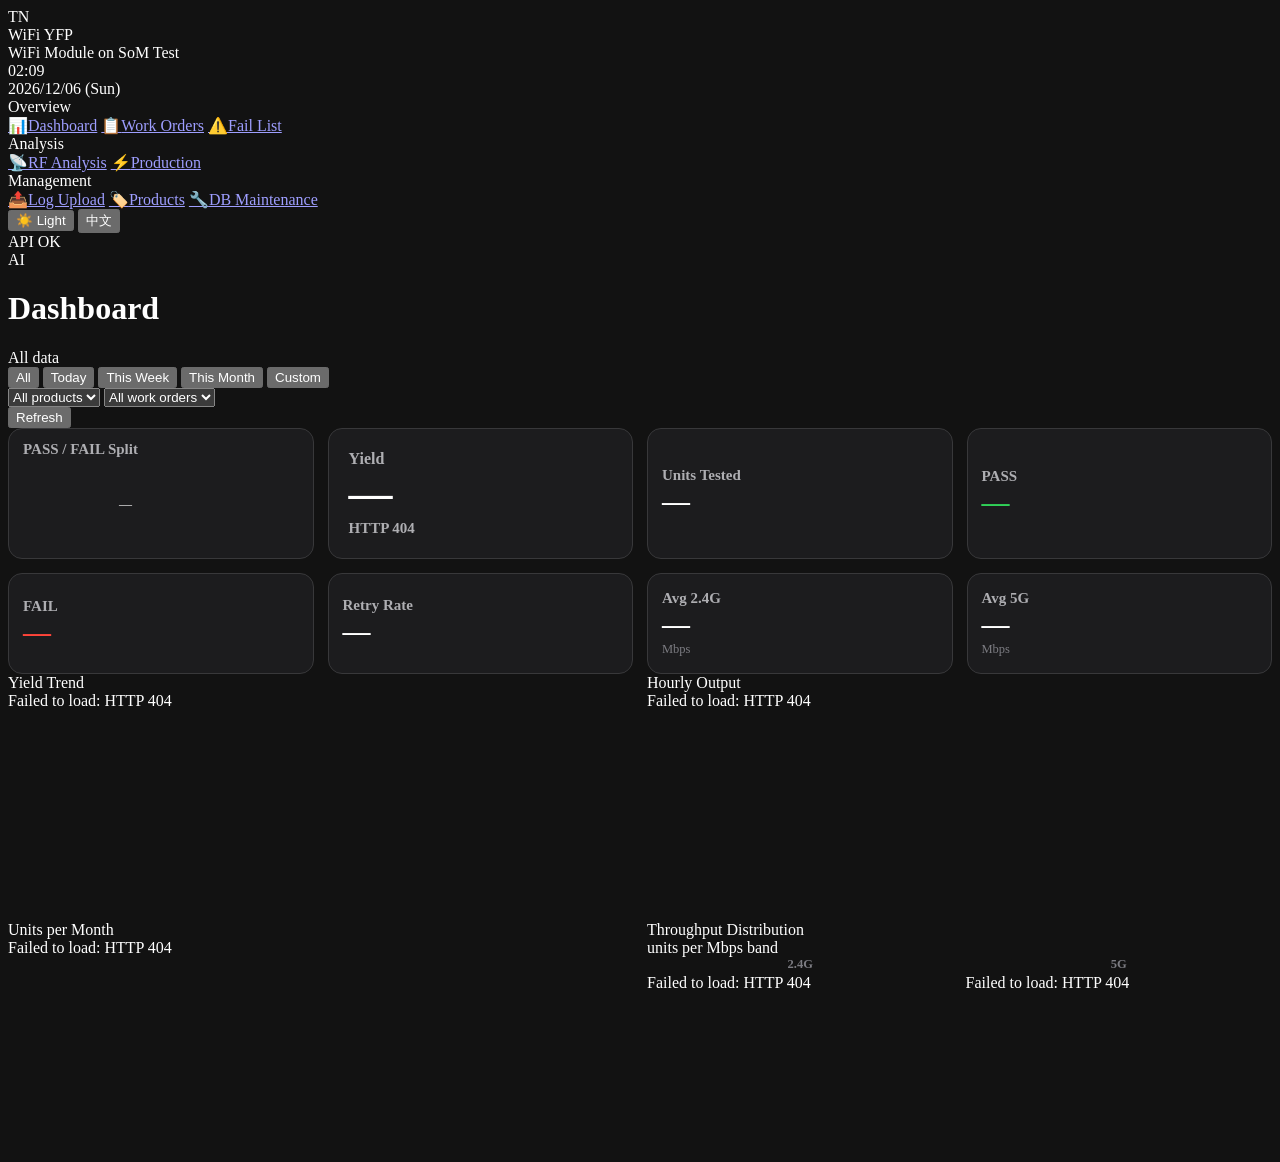
==== commit b7db0adf: "feat(5B trial): Dashboard split + hourly output; work-order detail, comparison, admin plan, final re" ====
--- a/dockerup-essential/web/index.html
+++ b/dockerup-essential/web/index.html
@@ -99,6 +99,13 @@
     <!-- ─── Dashboard ─── -->
     <section class="page" id="page-overview" hidden>
         <div class="ov-numbers">
+            <div class="ov-split">
+                <div class="label" data-i18n="ov.split"></div>
+                <div class="ov-split-body">
+                    <div class="ov-split-chart"><canvas id="chOvSplit"></canvas></div>
+                    <div class="ov-split-legend" id="ovSplitLegend"></div>
+                </div>
+            </div>
             <div class="ov-hero">
                 <div class="label" data-i18n="ov.yield"></div>
                 <div class="value" id="ovYield">—</div>
@@ -113,7 +120,7 @@
         </div>
         <div class="ov-charts">
             <div class="card"><div class="card-head"><div class="card-title" data-i18n="ov.trend"></div><div class="card-note" id="ovTrendNote"></div></div><div class="chart-box"><canvas id="chOvTrend"></canvas></div></div>
-            <div class="card"><div class="card-head"><div class="card-title" data-i18n="ov.split"></div></div><div class="chart-box"><canvas id="chOvSplit"></canvas></div></div>
+            <div class="card"><div class="card-head"><div class="card-title" data-i18n="ov.hourly"></div><div class="card-note" id="ovHourlyNote"></div></div><div class="chart-box"><canvas id="chOvHourly"></canvas></div></div>
             <div class="card"><div class="card-head"><div class="card-title" data-i18n="ov.monthly"></div><div class="card-note" id="ovMonthlyNote"></div></div><div class="chart-box"><canvas id="chOvMonthly"></canvas></div></div>
             <div class="card">
                 <div class="card-head"><div class="card-title" data-i18n="ov.throughput"></div><div class="card-note" data-i18n="ov.throughputNote"></div></div>
@@ -134,6 +141,7 @@
                     <button type="button" data-cols="basic" data-i18n="wo.cols.basic"></button>
                     <button type="button" data-cols="all" data-i18n="wo.cols.all"></button>
                 </div>
+                <button class="btn small" type="button" id="btnWoCompare" disabled></button>
                 <span class="spacer"></span>
                 <span class="muted" id="woCount"></span>
             </div>
@@ -510,6 +518,106 @@
         </div>
     </section>
 
+    <!-- ─── Work-order detail (5B): reached from the Work Orders / Fail List pages, #wo?wo=…&pm=… ─── -->
+    <section class="page" id="page-wo" hidden>
+        <div class="card" id="wdMissing" hidden><div class="state-msg" id="wdMissingText"></div></div>
+        <div class="stack" id="wdPanel" hidden>
+            <div class="card wd-head">
+                <div class="toolbar">
+                    <a class="btn small ghost" href="#workorders" data-i18n="wd.back"></a>
+                    <h2 class="wd-wo" id="wdWo"></h2>
+                    <span class="muted" id="wdProduct"></span>
+                    <span class="wo-state" id="wdState"><span class="wo-dot"></span><span id="wdStateText"></span></span>
+                    <span class="spacer"></span>
+                    <span class="muted small-text" id="wdPeriod"></span>
+                    <button class="btn small" type="button" id="btnWdPlan" hidden data-i18n="wd.setPlan"></button>
+                </div>
+                <div class="wd-note" id="wdNote"></div>
+            </div>
+            <div class="tiles wd-tiles" id="wdTiles"></div>
+            <div class="grid cols-2">
+                <div class="card">
+                    <div class="card-head"><div class="card-title" data-i18n="wd.checks"></div><div class="card-note" id="wdChecksNote"></div></div>
+                    <ul class="issues" id="wdChecks"></ul>
+                </div>
+                <div class="card">
+                    <div class="card-head">
+                        <div class="card-title" data-i18n="wd.compare"></div>
+                        <select class="select wd-cmp-sel" id="wdCompareSel" data-i18n-aria="wd.compareAria"></select>
+                    </div>
+                    <div class="table-wrap">
+                        <table class="wd-cmp">
+                            <thead><tr><th data-i18n="wd.col.metric"></th><th class="num" id="wdCmpA"></th><th class="num" id="wdCmpB"></th><th class="num" data-i18n="wd.col.change"></th></tr></thead>
+                            <tbody id="wdCmpRows"></tbody>
+                        </table>
+                    </div>
+                    <div class="muted small-text mt-s" id="wdCmpNote"></div>
+                </div>
+            </div>
+            <div class="grid cols-2">
+                <div class="card"><div class="card-head"><div class="card-title" data-i18n="ov.trend"></div><div class="card-note" id="wdTrendNote"></div></div><div class="chart-box"><canvas id="chWdTrend"></canvas></div></div>
+                <div class="card">
+                    <div class="card-head"><div class="card-title" data-i18n="ov.throughput"></div><div class="card-note" data-i18n="ov.throughputNote"></div></div>
+                    <div class="chart-pair wd-pair">
+                        <div><div class="chart-sub" data-i18n="rf.band24"></div><div class="chart-box"><canvas id="chWdTp24"></canvas></div></div>
+                        <div><div class="chart-sub" data-i18n="rf.band5"></div><div class="chart-box"><canvas id="chWdTp5"></canvas></div></div>
+                    </div>
+                </div>
+            </div>
+            <div class="card" id="wdReportCard">
+                <div class="card-head">
+                    <div class="card-title" data-i18n="wd.report"></div>
+                    <div class="toolbar">
+                        <span class="muted small-text" id="wdReportMeta"></span>
+                        <button class="btn small" type="button" id="btnWdCopy" data-i18n="rp.copy"></button>
+                        <button class="btn small" type="button" id="btnWdRegen" data-i18n="wd.regen"></button>
+                    </div>
+                </div>
+                <div id="wdReportState"></div>
+                <div class="wd-report" id="wdReport"></div>
+                <details class="wd-facts-box">
+                    <summary data-i18n="wd.facts"></summary>
+                    <div class="table-wrap mt-s"><table><tbody id="wdFacts"></tbody></table></div>
+                </details>
+                <div class="wd-ask">
+                    <div class="card-title mb-s" data-i18n="wd.ask"></div>
+                    <div class="chat-log wd-ask-log" id="wdAskLog" aria-live="polite"></div>
+                    <div class="chips" id="wdAskChips"></div>
+                    <div class="chat-input bare mt-s">
+                        <input class="input" id="wdAskInput" maxlength="300" autocomplete="off" data-i18n-placeholder="wd.askPh">
+                        <button class="btn primary" type="button" id="btnWdAsk" data-i18n="lu.send"></button>
+                    </div>
+                </div>
+            </div>
+            <div class="card">
+                <div class="card-head"><div class="card-title" data-i18n="wd.fails"></div><a class="card-note" id="wdFailsLink" href="#fails" hidden></a></div>
+                <div class="table-wrap">
+                    <table>
+                        <thead><tr>
+                            <th data-i18n="fails.col.time"></th><th>SN</th><th data-i18n="fails.col.mac"></th><th data-i18n="fails.col.reason"></th>
+                            <th class="num" data-i18n="fails.col.tp24"></th><th class="num" data-i18n="fails.col.tp5"></th>
+                            <th class="num" data-i18n="fails.col.runs"></th><th data-i18n="fails.col.log"></th>
+                        </tr></thead>
+                        <tbody id="wdFailRows"></tbody>
+                    </table>
+                </div>
+            </div>
+            <div class="card" id="wdBatchCard" hidden>
+                <div class="card-head"><div class="card-title" data-i18n="wd.batches"></div></div>
+                <div class="table-wrap">
+                    <table>
+                        <thead><tr>
+                            <th data-i18n="lu.col.time2"></th><th data-i18n="lu.uploader"></th><th data-i18n="lu.col.source"></th>
+                            <th class="num" data-i18n="lu.col.planned"></th><th class="num" data-i18n="lu.col.new"></th>
+                            <th class="num" data-i18n="lu.col.skip"></th><th class="num" data-i18n="lu.col.fail"></th><th data-i18n="lu.col.status"></th>
+                        </tr></thead>
+                        <tbody id="wdBatchRows"></tbody>
+                    </table>
+                </div>
+            </div>
+        </div>
+    </section>
+
     <!-- ─── Settings (administrator) ─── -->
     <section class="page" id="page-settings" hidden>
         <div class="card login-card" id="setLogin" hidden>
--- a/dockerup-essential/web/css/pages.css
+++ b/dockerup-essential/web/css/pages.css
@@ -1,16 +1,27 @@
 /* ─── Dashboard (overview): one row of seven numbers, then four charts ──────── */
-.ov-numbers { display: grid; grid-template-columns: minmax(300px, 1.5fr) repeat(6, minmax(0, 1fr)); gap: 14px; }
+.ov-numbers { display: grid; grid-template-columns: minmax(230px, 1.3fr) minmax(280px, 1.4fr) repeat(6, minmax(0, 1fr)); gap: 14px; }
+/* PASS / FAIL split: a small doughnut with its own legend, left of the yield. */
+.ov-split { background: var(--surface); border: 1px solid var(--border); border-radius: 14px; padding: 12px 14px; display: grid; gap: 4px; align-content: center; min-width: 0; }
+.ov-split .label { font-size: 15px; font-weight: 700; color: var(--text-2); white-space: nowrap; }
+.ov-split-body { display: grid; grid-template-columns: 84px minmax(0, 1fr); gap: 12px; align-items: center; }
+.ov-split-chart { position: relative; width: 84px; height: 84px; }
+.ov-split-legend { display: grid; gap: 0; font-size: 13px; min-width: 0; }
+.ov-split-legend .item + .item { margin-top: 6px; }
+.ov-split-legend .row { display: flex; align-items: baseline; gap: 6px; white-space: nowrap; }
+.ov-split-legend .sw { width: 10px; height: 10px; border-radius: 3px; flex: none; align-self: center; }
+.ov-split-legend b { font-size: 19px; font-variant-numeric: tabular-nums; margin-left: auto; }
+.ov-split-legend .pct { color: var(--text-3); font-size: 12.5px; padding-left: 16px; font-variant-numeric: tabular-nums; }
 .ov-hero { background: var(--surface); border: 1px solid var(--border); border-radius: 14px; padding: 16px 20px; display: grid; gap: 4px; align-content: center; min-width: 0; }
 .ov-hero .label { font-size: 16px; font-weight: 700; color: var(--text-2); }
-/* "100.00%" must fit next to six more tiles on a 1920 screen: scale with the viewport, cap at 68px. */
-.ov-hero .value { font-size: clamp(44px, 3.4vw, 68px); font-weight: 800; line-height: 1; font-variant-numeric: tabular-nums; letter-spacing: -1px; white-space: nowrap; }
+/* "100.00%" must fit next to the split and six more tiles on a 1920 screen: scale with the viewport, cap at 62px. */
+.ov-hero .value { font-size: clamp(44px, 3.1vw, 62px); font-weight: 800; line-height: 1; font-variant-numeric: tabular-nums; letter-spacing: -1px; white-space: nowrap; }
 .ov-hero .value small { font-size: 0.45em; font-weight: 700; margin-left: 2px; }
 .ov-hero .aligned { font-size: 15px; color: var(--text-2); font-weight: 600; }
 .ov-hero .aligned b { font-size: 22px; color: var(--text); }
 .ov-hero .aligned .gap { display: block; font-size: 13px; color: var(--text-3); white-space: nowrap; }
-.ov-num { background: var(--surface); border: 1px solid var(--border); border-radius: 14px; padding: 16px 18px; display: grid; align-content: center; gap: 2px; min-width: 0; }
+.ov-num { background: var(--surface); border: 1px solid var(--border); border-radius: 14px; padding: 16px 14px; display: grid; align-content: center; gap: 2px; min-width: 0; }
 .ov-num .label { font-size: 15px; font-weight: 700; color: var(--text-2); white-space: nowrap; }
-.ov-num .value { font-size: 40px; font-weight: 800; line-height: 1.1; font-variant-numeric: tabular-nums; overflow-wrap: anywhere; }
+.ov-num .value { font-size: clamp(28px, 2.05vw, 40px); font-weight: 800; line-height: 1.1; font-variant-numeric: tabular-nums; white-space: nowrap; }
 .ov-num .sub { font-size: 12.5px; color: var(--text-3); }
 /* The overview fills the screen: numbers on top, the four charts share the remaining height. */
 #page-overview { grid-template-rows: auto minmax(0, 1fr); }
@@ -25,11 +36,11 @@
 .v-pass { color: var(--c-pass); } .v-fail { color: var(--c-fail); } .v-stop { color: var(--c-stop); }
 
 @media (max-width: 1600px) {
-    .ov-numbers { grid-template-columns: repeat(4, minmax(0, 1fr)); }
-    .ov-hero { grid-column: 1 / -1; }
+    .ov-numbers { grid-template-columns: repeat(4, minmax(0, 1fr)); }   /* eight tiles: two rows of four */
 }
 @media (max-width: 900px) {
     .ov-numbers { grid-template-columns: repeat(2, minmax(0, 1fr)); }
+    .ov-hero, .ov-split { grid-column: 1 / -1; }
     .ov-charts { grid-template-columns: minmax(0, 1fr); grid-template-rows: none; }
     .ov-charts .chart-box { flex: none; height: 240px; }
     .chart-pair { grid-template-columns: minmax(0, 1fr); }
@@ -123,3 +134,26 @@
 .input.invalid { border-color: var(--bad); box-shadow: 0 0 0 2px var(--bad-bg); }
 #setPanel .toolbar .form-msg { margin-top: 0; }
 @media (max-width: 1200px) { .set-grid { grid-template-columns: minmax(0, 1fr); } }
+
+/* ─── Work-order detail (5B) ────────────────────────────────────────────── */
+.wo-link { color: inherit; text-decoration: none; border-bottom: 1px dashed var(--text-3); }
+.wo-link:hover { color: var(--accent); border-bottom-color: var(--accent); }
+.wo-pick { width: 16px; height: 16px; accent-color: var(--accent); cursor: pointer; }
+.wd-head { display: grid; gap: 10px; }
+.wd-wo { font-size: 24px; font-weight: 800; letter-spacing: .3px; }
+.wd-note { font-size: 16px; line-height: 1.6; }
+.wd-tiles { grid-template-columns: repeat(8, minmax(0, 1fr)); }
+.wd-tiles .tile-value small { font-size: 0.55em; color: var(--text-3); font-weight: 700; }
+.wd-cmp-sel { max-width: 420px; }
+.wd-cmp tr.notable td { background: var(--bad-bg); }
+.wd-pair .chart-box { height: 220px; }
+.wd-report { max-width: 1100px; line-height: 1.75; font-size: 15px; }
+.wd-report .wd-summary { font-size: 16px; margin-bottom: 8px; }
+.wd-report h4 { font-size: 14px; color: var(--text-2); margin: 12px 0 4px; }
+.wd-report ul { padding-left: 20px; display: grid; gap: 2px; }
+.wd-facts-box table th { width: 260px; text-align: left; position: static; }
+.wd-ask { margin-top: 16px; border-top: 1px dashed var(--border); padding-top: 14px; max-width: 1100px; }
+.wd-ask-log { max-height: 320px; min-height: 60px; border: 1px solid var(--border); border-radius: 10px; background: var(--surface-2); margin-bottom: 8px; }
+.msg.refused { border-color: var(--warn); }
+@media (max-width: 1600px) { .wd-tiles { grid-template-columns: repeat(4, minmax(0, 1fr)); } }
+@media (max-width: 900px) { .wd-tiles { grid-template-columns: repeat(2, minmax(0, 1fr)); } }
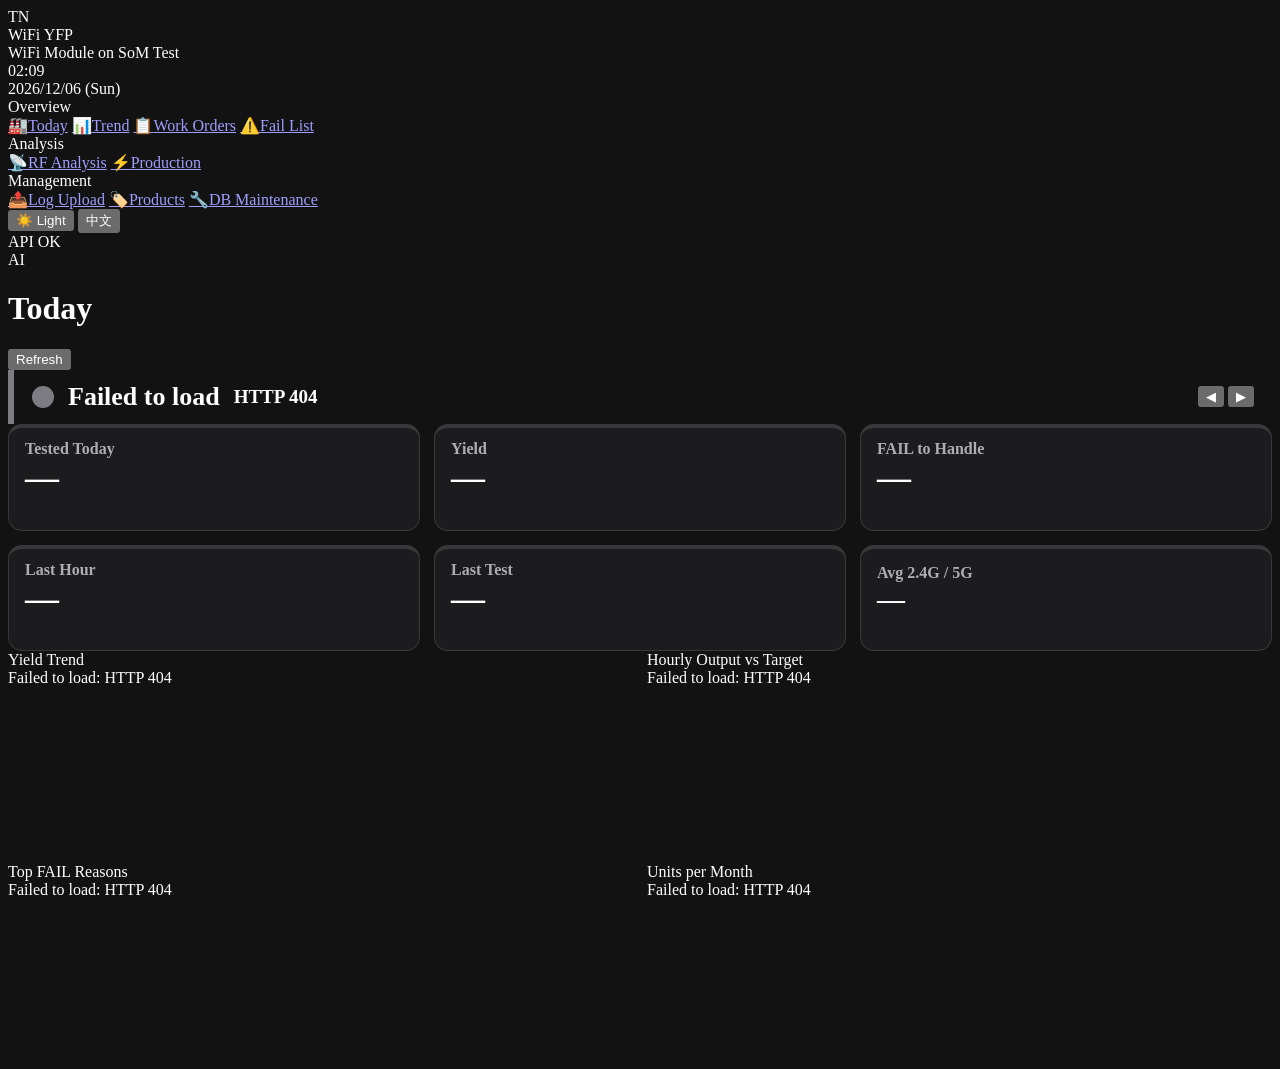
==== commit 537e9a47: "feat(5C, 5F-2): Today home page, FAIL disposition, RD advanced analysis 5C — Today page and FAIL dis" ====
--- a/dockerup-essential/web/index.html
+++ b/dockerup-essential/web/index.html
@@ -33,6 +33,7 @@
     </div>
     <nav class="nav" data-i18n-aria="nav.aria">
         <div class="nav-label" data-i18n="nav.groupOverview"></div>
+        <a class="nav-item" href="#today" data-page="today"><span class="nav-icon">🏭</span><span data-i18n="nav.today"></span></a>
         <a class="nav-item" href="#overview" data-page="overview"><span class="nav-icon">📊</span><span data-i18n="nav.overview"></span></a>
         <a class="nav-item" href="#workorders" data-page="workorders"><span class="nav-icon">📋</span><span data-i18n="nav.workorders"></span></a>
         <a class="nav-item" href="#fails" data-page="fails"><span class="nav-icon">⚠️</span><span data-i18n="nav.fails"></span></a>
@@ -44,6 +45,7 @@
         <a class="nav-item" href="#products" data-page="products"><span class="nav-icon">🏷️</span><span data-i18n="nav.products"></span></a>
         <a class="nav-item" href="#dbtweak" data-page="dbtweak" title="DB Tweak"><span class="nav-icon">🔧</span><span data-i18n="nav.dbtweak"></span></a>
         <a class="nav-item" href="#accounts" data-page="accounts" data-admin-only><span class="nav-icon">👥</span><span data-i18n="nav.accounts"></span></a>
+        <a class="nav-item" href="#rd" data-page="rd" data-rd-only><span class="nav-icon">🔬</span><span data-i18n="nav.rd"></span></a>
         <a class="nav-item" href="#settings" data-page="settings" data-admin-only><span class="nav-icon">⚙️</span><span data-i18n="nav.settings"></span></a>
     </nav>
     <div class="sidebar-foot">
@@ -96,7 +98,41 @@
 
     <div class="content">
 
-    <!-- ─── Dashboard ─── -->
+    <!-- ─── Today (5C, the home page and half of the TV rotation) ─── -->
+    <section class="page" id="page-today" hidden>
+        <div class="card td-banner light-none" id="tdBanner">
+            <div class="td-banner-top">
+                <span class="td-dot"></span>
+                <span class="td-light" id="tdLight"></span>
+                <span class="td-reason" id="tdReason"></span>
+                <span class="spacer"></span>
+                <span class="td-date" id="tdDate"></span>
+                <span class="td-daynav">
+                    <button class="btn small ghost" type="button" id="btnTdPrev" data-i18n-aria="td.prevDay">◀</button>
+                    <button class="btn small ghost" type="button" id="btnTdToday" data-i18n="td.backToday" hidden></button>
+                    <button class="btn small ghost" type="button" id="btnTdNext" data-i18n-aria="td.nextDay">▶</button>
+                </span>
+            </div>
+            <div class="td-more" id="tdMore"></div>
+            <div class="td-wos" id="tdWos"></div>
+        </div>
+        <div class="td-numbers">
+            <div class="td-num" id="tdUnits"><div class="label" data-i18n="td.units"></div><div class="value">—</div><div class="sub"></div></div>
+            <div class="td-num" id="tdYield"><div class="label" data-i18n="td.yield"></div><div class="value">—</div><div class="sub"></div></div>
+            <div class="td-num" id="tdPending"><div class="label" data-i18n="td.pending"></div><div class="value">—</div><div class="sub"></div></div>
+            <div class="td-num" id="tdHour"><div class="label" data-i18n="td.hour"></div><div class="value">—</div><div class="sub"></div></div>
+            <div class="td-num" id="tdLast"><div class="label" data-i18n="td.last"></div><div class="value">—</div><div class="sub"></div></div>
+            <div class="td-num" id="tdTp"><div class="label" data-i18n="td.tp"></div><div class="value">—</div><div class="sub"></div></div>
+        </div>
+        <div class="ov-charts">
+            <div class="card"><div class="card-head"><div class="card-title" data-i18n="td.trend"></div><div class="card-note" id="tdTrendNote"></div></div><div class="chart-box"><canvas id="chTdTrend"></canvas></div></div>
+            <div class="card"><div class="card-head"><div class="card-title" data-i18n="td.hourly"></div><div class="card-note" id="tdHourlyNote"></div></div><div class="chart-box"><canvas id="chTdHourly"></canvas></div></div>
+            <div class="card"><div class="card-head"><div class="card-title" data-i18n="td.fails"></div><div class="card-note" id="tdFailNote"></div></div><div class="chart-box"><canvas id="chTdFails"></canvas></div></div>
+            <div class="card"><div class="card-head"><div class="card-title" data-i18n="ov.monthly"></div><div class="card-note" id="tdMonthlyNote"></div></div><div class="chart-box"><canvas id="chTdMonthly"></canvas></div></div>
+        </div>
+    </section>
+
+    <!-- ─── Trend (the former Dashboard) ─── -->
     <section class="page" id="page-overview" hidden>
         <div class="ov-numbers">
             <div class="ov-split">
@@ -157,8 +193,14 @@
 
     <!-- ─── Fail List ─── -->
     <section class="page" id="page-fails" hidden>
+        <div class="tiles" id="flTiles"></div>
         <div class="card">
             <div class="toolbar mb">
+                <div class="seg" role="group" id="flDispSeg" data-i18n-aria="fails.dispAria">
+                    <button type="button" data-disp="pending" data-i18n="fails.view.pending"></button>
+                    <button type="button" data-disp="handled" data-i18n="fails.view.handled"></button>
+                    <button type="button" data-disp="" data-i18n="fails.view.all"></button>
+                </div>
                 <input class="input" type="search" id="failSearch" data-i18n-placeholder="fails.searchPh" data-i18n-aria="common.search">
                 <span class="spacer"></span>
                 <span class="muted" id="failCount"></span>
@@ -167,9 +209,10 @@
                 <table>
                     <thead><tr>
                         <th data-i18n="fails.col.time"></th><th data-i18n="wo.col.wo"></th><th data-i18n="wo.col.product"></th>
-                        <th>SN</th><th data-i18n="fails.col.mac"></th><th data-i18n="fails.col.reason"></th>
-                        <th class="num" data-i18n="fails.col.tp24"></th><th class="num" data-i18n="fails.col.tp5"></th>
-                        <th class="num" data-i18n="fails.col.rssi5"></th><th class="num" data-i18n="fails.col.runs"></th><th data-i18n="fails.col.log"></th>
+                        <th>SN</th><th data-i18n="fails.col.category"></th>
+                        <th data-i18n="fails.col.next"></th><th data-i18n="fails.col.disp"></th>
+                        <th data-i18n="fails.col.retest"></th><th data-i18n="fails.col.station"></th>
+                        <th class="num" data-i18n="fails.col.tp24"></th><th class="num" data-i18n="fails.col.tp5"></th><th data-i18n="fails.col.log"></th>
                     </tr></thead>
                     <tbody id="failRows"></tbody>
                 </table>
@@ -299,6 +342,7 @@
             <button class="btn primary full" type="button" id="btnLuLogin" data-i18n="common.signIn"></button>
             <div class="form-msg" id="luLoginMsg" aria-live="polite"></div>
         </div>
+        <div class="card" id="luDenied" hidden><div class="state-msg" data-i18n="lu.deniedRd"></div></div>
         <div class="stack" id="luPanel" hidden>
             <div class="notice" data-i18n="lu.howto"></div>
             <div class="card">
@@ -564,6 +608,24 @@
                     </div>
                 </div>
             </div>
+            <div class="card" id="wdFailCatCard" hidden>
+                <div class="card-head"><div class="card-title" data-i18n="wd.failCats"></div><div class="card-note" id="wdFailCatNote"></div></div>
+                <div class="grid cols-2 wd-failcat">
+                    <div class="table-wrap">
+                        <table>
+                            <thead><tr><th data-i18n="fails.col.category"></th><th class="num" data-i18n="wd.col.runs"></th><th class="num" data-i18n="wd.col.units"></th>
+                                <th class="num" data-i18n="fails.retest.pass_on_retest"></th><th class="num" data-i18n="fails.retest.failed_again"></th><th class="num" data-i18n="fails.retest.not_retested"></th></tr></thead>
+                            <tbody id="wdFailCatRows"></tbody>
+                        </table>
+                    </div>
+                    <div class="table-wrap">
+                        <table>
+                            <thead><tr><th data-i18n="fails.col.station"></th><th class="num" data-i18n="wd.col.runs"></th><th class="num" data-i18n="wd.col.units"></th></tr></thead>
+                            <tbody id="wdStationRows"></tbody>
+                        </table>
+                    </div>
+                </div>
+            </div>
             <div class="card" id="wdReportCard">
                 <div class="card-head">
                     <div class="card-title" data-i18n="wd.report"></div>
@@ -594,9 +656,10 @@
                 <div class="table-wrap">
                     <table>
                         <thead><tr>
-                            <th data-i18n="fails.col.time"></th><th>SN</th><th data-i18n="fails.col.mac"></th><th data-i18n="fails.col.reason"></th>
-                            <th class="num" data-i18n="fails.col.tp24"></th><th class="num" data-i18n="fails.col.tp5"></th>
-                            <th class="num" data-i18n="fails.col.runs"></th><th data-i18n="fails.col.log"></th>
+                            <th data-i18n="fails.col.time"></th><th>SN</th><th data-i18n="fails.col.mac"></th><th data-i18n="fails.col.category"></th>
+                            <th data-i18n="fails.col.next"></th><th data-i18n="fails.col.disp"></th>
+                            <th data-i18n="fails.col.retest"></th><th data-i18n="fails.col.station"></th>
+                            <th class="num" data-i18n="fails.col.tp24"></th><th class="num" data-i18n="fails.col.tp5"></th><th data-i18n="fails.col.log"></th>
                         </tr></thead>
                         <tbody id="wdFailRows"></tbody>
                     </table>
@@ -613,6 +676,174 @@
                         </tr></thead>
                         <tbody id="wdBatchRows"></tbody>
                     </table>
+                </div>
+            </div>
+        </div>
+    </section>
+
+    <!-- ─── Advanced Analysis (5F-2, RD and the administrator) ─── -->
+    <section class="page" id="page-rd" hidden>
+        <div class="card login-card" id="rdLogin" hidden>
+            <h3 data-i18n="auth.loginTitle"></h3>
+            <p data-i18n="rd.loginDesc"></p>
+            <div class="field"><label for="rdUser" data-i18n="common.username"></label><input class="input" id="rdUser" autocomplete="username"></div>
+            <div class="field"><label for="rdPass" data-i18n="common.password"></label><input class="input" type="password" id="rdPass" autocomplete="current-password"></div>
+            <button class="btn primary full" type="button" id="btnRdLogin" data-i18n="common.signIn"></button>
+            <div class="form-msg" id="rdLoginMsg" aria-live="polite"></div>
+        </div>
+        <div class="card" id="rdDenied" hidden><div class="state-msg" data-i18n="rd.denied"></div></div>
+        <div class="stack" id="rdPanel" hidden>
+            <div class="card rd-filters">
+                <div class="toolbar">
+                    <select class="select" id="rdF_category" data-i18n-aria="rd.f.category"></select>
+                    <select class="select" id="rdF_band" data-i18n-aria="rd.f.band"></select>
+                    <select class="select" id="rdF_ssid_group" data-i18n-aria="rd.f.ssid_group"></select>
+                    <select class="select" id="rdF_station_port" data-i18n-aria="rd.f.station_port"></select>
+                    <select class="select" id="rdF_retest" data-i18n-aria="rd.f.retest"></select>
+                    <select class="select" id="rdF_classifier" data-i18n-aria="rd.f.classifier"></select>
+                    <select class="select" id="rdF_rd_status" data-i18n-aria="rd.f.rd_status"></select>
+                    <select class="select" id="rdF_stage" data-i18n-aria="rd.f.stage"></select>
+                </div>
+                <div class="toolbar mt-s">
+                    <span class="muted small-text" data-i18n="rd.f.mbps"></span>
+                    <input class="input rd-num" id="rdF_mbps_min" inputmode="decimal" data-i18n-placeholder="rd.f.min" data-i18n-aria="rd.f.mbpsMin">
+                    <span class="muted">~</span>
+                    <input class="input rd-num" id="rdF_mbps_max" inputmode="decimal" data-i18n-placeholder="rd.f.max" data-i18n-aria="rd.f.mbpsMax">
+                    <span class="muted small-text" data-i18n="rd.f.rssi"></span>
+                    <input class="input rd-num" id="rdF_rssi_min" inputmode="decimal" data-i18n-placeholder="rd.f.min" data-i18n-aria="rd.f.rssiMin">
+                    <span class="muted">~</span>
+                    <input class="input rd-num" id="rdF_rssi_max" inputmode="decimal" data-i18n-placeholder="rd.f.max" data-i18n-aria="rd.f.rssiMax">
+                    <input class="input" type="search" id="rdSearch" data-i18n-placeholder="rd.searchPh" data-i18n-aria="common.search">
+                    <label class="rd-check"><input type="checkbox" id="rdStill"> <span data-i18n="rd.still"></span></label>
+                    <button class="btn small" type="button" id="btnRdReset" data-i18n="rd.reset"></button>
+                    <span class="spacer"></span>
+                    <span class="muted" id="rdCount"></span>
+                </div>
+            </div>
+            <div class="tabs" role="tablist">
+                <button class="tab" role="tab" type="button" data-rd-tab="overview" aria-selected="true" data-i18n="rd.tab.overview"></button>
+                <button class="tab" role="tab" type="button" data-rd-tab="list" aria-selected="false" data-i18n="rd.tab.list"></button>
+                <button class="tab" role="tab" type="button" data-rd-tab="unit" aria-selected="false" data-i18n="rd.tab.unit"></button>
+                <button class="tab" role="tab" type="button" data-rd-tab="taxonomy" aria-selected="false" data-i18n="rd.tab.taxonomy"></button>
+            </div>
+
+            <div data-rd-view="overview" class="stack">
+                <div class="grid cols-2">
+                    <div class="card">
+                        <div class="card-head">
+                            <div class="card-title" data-i18n="rd.pareto"></div>
+                            <div class="toolbar"><span class="card-note" id="rdGroupNote"></span>
+                                <select class="select" id="rdGroupBy" data-i18n-aria="rd.groupBy">
+                                    <option value="category" data-i18n="rd.dim.category"></option><option value="product" data-i18n="rd.dim.product"></option>
+                                    <option value="station" data-i18n="rd.dim.station"></option><option value="ssid_group" data-i18n="rd.dim.ssid_group"></option>
+                                    <option value="work_order" data-i18n="rd.dim.work_order"></option><option value="stage" data-i18n="rd.dim.stage"></option>
+                                    <option value="retest" data-i18n="rd.dim.retest"></option><option value="week" data-i18n="rd.dim.week"></option>
+                                    <option value="month" data-i18n="rd.dim.month"></option><option value="hour" data-i18n="rd.dim.hour"></option>
+                                    <option value="weekday" data-i18n="rd.dim.weekday"></option>
+                                </select></div>
+                        </div>
+                        <div class="chart-box tall"><canvas id="chRdPareto"></canvas></div>
+                    </div>
+                    <div class="card">
+                        <div class="card-head">
+                            <div class="card-title" data-i18n="rd.cross"></div>
+                            <div class="toolbar">
+                                <select class="select" id="rdCrossRows" data-i18n-aria="rd.crossRows">
+                                    <option value="category" data-i18n="rd.dim.category"></option><option value="product" data-i18n="rd.dim.product"></option>
+                                    <option value="station" data-i18n="rd.dim.station"></option><option value="stage" data-i18n="rd.dim.stage"></option>
+                                </select>
+                                <span class="muted">×</span>
+                                <select class="select" id="rdCrossCols" data-i18n-aria="rd.crossCols">
+                                    <option value="station" data-i18n="rd.dim.station"></option><option value="product" data-i18n="rd.dim.product"></option>
+                                    <option value="ssid_group" data-i18n="rd.dim.ssid_group"></option><option value="hour" data-i18n="rd.dim.hour"></option>
+                                    <option value="weekday" data-i18n="rd.dim.weekday"></option><option value="month" data-i18n="rd.dim.month"></option>
+                                    <option value="retest" data-i18n="rd.dim.retest"></option><option value="stage" data-i18n="rd.dim.stage"></option>
+                                    <option value="category" data-i18n="rd.dim.category"></option>
+                                </select>
+                            </div>
+                        </div>
+                        <div id="rdCross"></div>
+                    </div>
+                </div>
+                <div class="card">
+                    <div class="card-head"><div class="card-title" data-i18n="rd.ask"></div><div class="card-note" data-i18n="rd.askNote"></div></div>
+                    <div class="chat-input bare">
+                        <input class="input" id="rdAskInput" maxlength="300" autocomplete="off" data-i18n-placeholder="rd.askPh">
+                        <button class="btn primary" type="button" id="btnRdAsk" data-i18n="rd.askBtn"></button>
+                    </div>
+                    <div class="mt-s" id="rdAskOut"></div>
+                </div>
+            </div>
+
+            <div data-rd-view="list" class="stack" hidden>
+                <div class="card">
+                    <div class="toolbar mb">
+                        <label class="muted small-text" for="rdSort" data-i18n="rd.sort"></label>
+                        <select class="select" id="rdSort">
+                            <option value="time" data-i18n="rd.sortTime"></option><option value="mbps" data-i18n="rd.sortMbps"></option>
+                            <option value="category" data-i18n="rd.sortCategory"></option><option value="station" data-i18n="rd.sortStation"></option>
+                        </select>
+                        <span class="spacer"></span>
+                        <button class="btn small" type="button" id="btnRdCsv" data-i18n="rd.csv"></button>
+                        <button class="btn small" type="button" id="btnRdLogs" data-i18n="rd.logsZip"></button>
+                    </div>
+                    <div class="rd-batch" id="rdBatch" hidden>
+                        <strong id="rdBatchCount"></strong>
+                        <select class="select" id="rdB_category" data-i18n-aria="rd.b.category"></select>
+                        <select class="select" id="rdB_stage" data-i18n-aria="rd.b.stage"></select>
+                        <select class="select" id="rdB_status" data-i18n-aria="rd.b.status"></select>
+                        <input class="input" id="rdB_owner" maxlength="64" data-i18n-placeholder="rd.b.owner" data-i18n-aria="rd.b.owner">
+                        <input class="input rd-wide" id="rdB_note" maxlength="500" data-i18n-placeholder="rd.b.note" data-i18n-aria="rd.b.note">
+                        <input class="input rd-wide" id="rdB_action" maxlength="200" data-i18n-placeholder="rd.b.action" data-i18n-aria="rd.b.action">
+                        <button class="btn primary" type="button" id="btnRdApply" data-i18n="rd.b.apply"></button>
+                        <button class="btn small ghost" type="button" id="btnRdClearSel" data-i18n="rd.b.clear"></button>
+                        <div class="form-msg" id="rdBatchMsg" aria-live="polite"></div>
+                    </div>
+                    <div class="table-wrap scroll">
+                        <table class="rd-table">
+                            <thead><tr>
+                                <th><input type="checkbox" class="wo-pick" id="rdPickAll" data-i18n-aria="rd.pickAll"></th>
+                                <th data-i18n="fails.col.time"></th><th data-i18n="wo.col.wo"></th><th data-i18n="wo.col.product"></th><th>SN</th>
+                                <th data-i18n="fails.col.category"></th><th class="num" data-i18n="rd.col.mbps"></th><th class="num">RSSI</th>
+                                <th data-i18n="fails.col.station"></th><th data-i18n="fails.col.retest"></th><th data-i18n="rd.col.status"></th>
+                                <th data-i18n="rd.col.rd"></th><th data-i18n="fails.col.log"></th>
+                            </tr></thead>
+                            <tbody id="rdRows"></tbody>
+                        </table>
+                    </div>
+                    <div class="pager" id="rdPager"></div>
+                </div>
+            </div>
+
+            <div data-rd-view="unit" class="stack" hidden>
+                <div class="card">
+                    <div class="toolbar mb">
+                        <input class="input" id="rdUnitSn" maxlength="64" autocomplete="off" spellcheck="false" data-i18n-placeholder="rd.unitPh" data-i18n-aria="rd.unitPh">
+                        <button class="btn primary" type="button" id="btnRdUnit" data-i18n="rd.unitBtn"></button>
+                        <span class="muted small-text" data-i18n="rd.unitHint"></span>
+                    </div>
+                    <div id="rdUnitRuns"></div>
+                    <div id="rdSimilar" class="mt"></div>
+                </div>
+                <div id="rdLogs"></div>
+            </div>
+
+            <div data-rd-view="taxonomy" class="stack" hidden>
+                <div class="card">
+                    <div class="toolbar mb">
+                        <div class="card-title" data-i18n="rd.taxTitle"></div>
+                        <span class="muted small-text" data-i18n="rd.taxNote"></span>
+                        <span class="spacer"></span>
+                        <button class="btn primary" type="button" id="btnRdTaxAdd" data-i18n="rd.tax.add"></button>
+                    </div>
+                    <div class="table-wrap">
+                        <table>
+                            <thead><tr><th data-i18n="rd.tax.code"></th><th data-i18n="rd.tax.name"></th><th data-i18n="rd.tax.desc"></th><th data-i18n="rd.tax.action"></th>
+                                <th data-i18n="rd.tax.stage"></th><th class="num" data-i18n="rd.tax.severity"></th><th class="num" data-i18n="rd.runs"></th>
+                                <th data-i18n="rd.tax.state"></th><th></th></tr></thead>
+                            <tbody id="rdTaxRows"></tbody>
+                        </table>
+                    </div>
                 </div>
             </div>
         </div>
@@ -653,6 +884,8 @@
                         <div class="field"><label for="setDone" data-i18n="set.doneIdleHours"></label><input class="input" id="setDone" name="done_idle_hours" type="number" step="1" min="1" max="720" inputmode="numeric"></div>
                     </div>
                     <div class="field-hint" data-i18n="set.doneHint"></div>
+                    <div class="field mt-s"><label for="setIdleWarn" data-i18n="set.idleWarn"></label><input class="input" id="setIdleWarn" name="idle_warn_minutes" type="number" step="1" min="5" max="600" inputmode="numeric"></div>
+                    <div class="field-hint" data-i18n="set.idleWarnHint"></div>
                 </div>
                 <div class="card">
                     <div class="card-title mb" data-i18n="set.alerts"></div>
@@ -671,6 +904,17 @@
                             <th data-i18n="set.col.override"></th><th class="num" data-i18n="set.col.inUse"></th>
                         </tr></thead>
                         <tbody id="setUphRows"></tbody>
+                    </table>
+                </div>
+            </div>
+            <div class="card">
+                <div class="card-head"><div class="card-title" data-i18n="set.llm"></div><div class="card-note" id="setLlmNote"></div></div>
+                <p class="field-hint mb" data-i18n="set.llmHint"></p>
+                <div class="table-wrap">
+                    <table>
+                        <thead><tr><th data-i18n="set.llm.col.day"></th><th data-i18n="set.llm.col.purpose"></th>
+                            <th class="num" data-i18n="set.llm.col.calls"></th><th class="num" data-i18n="set.llm.col.failed"></th><th class="num" data-i18n="set.llm.col.ms"></th></tr></thead>
+                        <tbody id="setLlmRows"></tbody>
                     </table>
                 </div>
             </div>
@@ -709,6 +953,19 @@
     </div>
 </div>
 
+<!-- ═══ FAIL detail (5C): evidence, next step, the unit's runs, disposition ═══ -->
+<div class="modal" id="failModal" role="dialog" aria-modal="true" aria-labelledby="fdTitle" hidden>
+    <div class="modal-panel wide">
+        <div class="modal-head">
+            <div class="modal-title" id="fdTitle"></div>
+            <span class="muted" id="fdSub"></span>
+            <button class="btn small" type="button" id="btnFdLog" data-i18n="fails.download"></button>
+            <button class="icon-btn" type="button" id="btnFdClose" data-i18n-aria="common.close">×</button>
+        </div>
+        <div class="modal-body" id="fdBody"></div>
+    </div>
+</div>
+
 <!-- ═══ Form dialog ═══ -->
 <div class="modal" id="formModal" role="dialog" aria-modal="true" aria-labelledby="formModalTitle" hidden>
     <form class="modal-panel" id="formModalForm" novalidate>
--- a/dockerup-essential/web/css/pages.css
+++ b/dockerup-essential/web/css/pages.css
@@ -157,3 +157,110 @@
 .msg.refused { border-color: var(--warn); }
 @media (max-width: 1600px) { .wd-tiles { grid-template-columns: repeat(4, minmax(0, 1fr)); } }
 @media (max-width: 900px) { .wd-tiles { grid-template-columns: repeat(2, minmax(0, 1fr)); } }
+
+/* ─── Failure categories (5F) ───────────────────────────────────────────── */
+.badge.cat { cursor: help; }
+.chip-more { font-size: 11px; font-weight: 800; color: var(--text-2); border: 1px solid var(--border); border-radius: 999px; padding: 0 6px; cursor: help; }
+.runseq { display: inline-flex; gap: 2px; font-family: ui-monospace, Menlo, Consolas, monospace; font-size: 12px; cursor: help; }
+.runseq b { display: inline-grid; place-items: center; width: 16px; height: 18px; border-radius: 3px; font-weight: 800; }
+.runseq b.p { background: var(--good-bg); color: var(--good); }
+.runseq b.f { background: var(--bad-bg); color: var(--bad); }
+.runseq b.me { box-shadow: inset 0 -2px 0 currentColor; }
+.wd-failcat { align-items: start; }
+
+/* ─── Today (5C): banner, six numbers, four charts — fills a 1080p TV without scrolling ─────── */
+#page-today { grid-template-rows: auto auto minmax(0, 1fr); }
+.td-banner { display: grid; gap: 8px; border-left: 6px solid var(--text-3); padding: 12px 18px; }
+.td-banner.light-good { border-left-color: var(--good); }
+.td-banner.light-warn { border-left-color: var(--warn); background: color-mix(in srgb, var(--warn-bg) 55%, var(--surface)); }
+.td-banner.light-bad { border-left-color: var(--bad); background: color-mix(in srgb, var(--bad-bg) 65%, var(--surface)); }
+.td-banner-top { display: flex; align-items: center; gap: 14px; min-width: 0; }
+.td-dot { width: 22px; height: 22px; border-radius: 50%; background: var(--text-3); flex: none; }
+.light-good > .td-banner-top .td-dot { background: var(--good); }
+.light-warn > .td-banner-top .td-dot { background: var(--warn); }
+.light-bad > .td-banner-top .td-dot { background: var(--bad); box-shadow: 0 0 0 5px var(--bad-bg); }
+.td-light { font-size: 26px; font-weight: 800; white-space: nowrap; }
+.light-warn .td-light { color: var(--warn); } .light-bad .td-light { color: var(--bad); } .light-good .td-light { color: var(--good); }
+.td-reason { flex: 1 1 auto; font-size: 19px; font-weight: 600; min-width: 0; display: -webkit-box; -webkit-line-clamp: 2; -webkit-box-orient: vertical; overflow: hidden; }
+.td-banner-top .spacer { display: none; }
+.td-date { font-size: 15px; color: var(--text-2); white-space: nowrap; }
+.td-daynav { display: inline-flex; gap: 4px; flex: none; }
+.td-more, .td-wos { display: flex; flex-wrap: wrap; gap: 8px; }
+.td-more:empty, .td-wos:empty { display: none; }
+.td-chip { padding: 3px 10px; border-radius: 999px; font-size: 13.5px; font-weight: 600; background: var(--surface-2); }
+.td-chip.lv-bad { background: var(--bad-bg); color: var(--bad); }
+.td-chip.lv-warn { background: var(--warn-bg); color: var(--warn); }
+.td-wo { display: inline-flex; align-items: center; gap: 8px; padding: 5px 12px; border: 1px solid var(--border); border-radius: 10px;
+         background: var(--surface-2); color: var(--text); text-decoration: none; font-size: 14px; font-variant-numeric: tabular-nums; }
+.td-wo:hover { border-color: var(--accent); }
+.td-wo.light-good .wo-dot { background: var(--good); }
+.td-wo.light-warn .wo-dot { background: var(--warn); }
+.td-wo.light-bad .wo-dot { background: var(--bad); box-shadow: 0 0 0 3px var(--bad-bg); }
+.td-numbers { display: grid; grid-template-columns: repeat(6, minmax(0, 1fr)); gap: 14px; }
+.td-num { background: var(--surface); border: 1px solid var(--border); border-top: 4px solid var(--border); border-radius: 14px;
+          padding: 12px 16px; display: grid; gap: 2px; align-content: center; min-width: 0; }
+.td-num .label { font-size: 16px; font-weight: 700; color: var(--text-2); white-space: nowrap; overflow: hidden; text-overflow: ellipsis; }
+.td-num .value { font-size: clamp(34px, 2.5vw, 50px); font-weight: 800; line-height: 1.08; font-variant-numeric: tabular-nums; white-space: nowrap; }
+.td-num .value small { font-size: 0.5em; font-weight: 700; color: var(--text-2); }
+.td-num .sub { font-size: 13px; color: var(--text-3); min-height: 19px; line-height: 1.4; display: -webkit-box; -webkit-line-clamp: 2; -webkit-box-orient: vertical; overflow: hidden; }
+#tdTp .value { font-size: clamp(28px, 1.95vw, 40px); }
+.td-num.lv-good { border-top-color: var(--good); } .td-num.lv-good .value { color: var(--good); }
+.td-num.lv-warn { border-top-color: var(--warn); } .td-num.lv-warn .value { color: var(--warn); }
+.td-num.lv-bad { border-top-color: var(--bad); } .td-num.lv-bad .value { color: var(--bad); }
+@media (max-width: 1600px) { .td-numbers { grid-template-columns: repeat(3, minmax(0, 1fr)); } }
+@media (max-width: 900px) {
+    .td-numbers { grid-template-columns: repeat(2, minmax(0, 1fr)); }
+    .td-banner-top { flex-wrap: wrap; }
+}
+
+/* ─── FAIL disposition (5C) ─────────────────────────────────────────────── */
+.fl-next { font-weight: 600; font-size: 13px; }
+.fl-next-cell { min-width: 150px; max-width: 230px; }
+#page-fails th, #page-fails td, #page-wo #wdFailRows td { padding-left: 9px; padding-right: 9px; }
+.fl-next.warn { color: var(--warn); } .fl-next.bad { color: var(--bad); } .fl-next.rd { color: var(--accent); } .fl-next.muted { color: var(--text-3); font-weight: 500; }
+#flTiles { grid-template-columns: repeat(4, minmax(0, 1fr)); }
+.fd-head { display: flex; align-items: baseline; gap: 10px; flex-wrap: wrap; margin-bottom: 12px; }
+.fd-next { background: var(--surface-2); border-radius: 10px; padding: 10px 14px; margin-bottom: 14px; display: grid; gap: 2px; }
+.fd-next .fd-k { font-size: 12px; color: var(--text-2); font-weight: 700; }
+.fd-next .fd-v { font-size: 17px; }
+.fd-grid { align-items: start; }
+.fd-kv th { width: 140px; text-align: left; position: static; background: transparent; }
+.fd-evidence { list-style: none; display: grid; gap: 4px; font-size: 13px; max-height: 220px; overflow: auto; }
+.fd-evidence code { white-space: pre-wrap; overflow-wrap: anywhere; }
+.fd-me td { background: var(--accent-bg); }
+.fd-form { display: grid; grid-template-columns: 180px minmax(0, 1fr) auto; gap: 8px; max-width: 900px; }
+.fd-history { list-style: none; display: grid; gap: 3px; font-size: 13px; margin-top: 6px; }
+@media (max-width: 1200px) { #flTiles { grid-template-columns: repeat(2, minmax(0, 1fr)); } }
+@media (max-width: 900px) { .fd-form { grid-template-columns: minmax(0, 1fr); } }
+
+/* ─── Advanced Analysis (5F-2, RD) ──────────────────────────────────────── */
+.rd-filters .select { max-width: 220px; }
+.rd-num { width: 86px; }
+#rdSearch { min-width: 260px; }
+.rd-batch { display: flex; flex-wrap: wrap; align-items: center; gap: 8px; padding: 10px 12px; margin-bottom: 10px;
+            border: 1px solid var(--accent); border-radius: 10px; background: var(--accent-bg); }
+.rd-batch .input { height: 32px; } .rd-batch .rd-wide { min-width: 220px; }
+.rd-batch .form-msg { margin: 0; width: 100%; }
+.rd-table tr.rd-picked td { background: var(--accent-bg); }
+.rd-cell { max-width: 260px; }
+.rd-action { color: var(--accent); font-weight: 600; }
+.rd-cross th:first-child { text-align: left; position: static; white-space: nowrap; }
+.rd-cross td.rd-heat { background: color-mix(in srgb, var(--bad) calc(var(--h) * 55%), transparent); }
+.rd-facts { max-height: 320px; overflow: auto; font-size: 12px; background: var(--surface-2); padding: 10px; border-radius: 8px; white-space: pre-wrap; }
+.rd-logs { display: grid; grid-template-columns: minmax(0, 1fr); gap: 12px; }
+.rd-logs.two { grid-template-columns: repeat(2, minmax(0, 1fr)); }
+.rd-log { border: 1px solid var(--border); border-radius: 10px; background: var(--surface); min-width: 0; }
+.rd-log-head { display: flex; align-items: center; gap: 8px; flex-wrap: wrap; padding: 8px 12px; border-bottom: 1px solid var(--border); }
+.rd-log-body { max-height: 640px; overflow: auto; font-family: ui-monospace, Menlo, Consolas, monospace; font-size: 12px; line-height: 1.5; padding: 6px 0; }
+.rd-log-body > div { white-space: pre-wrap; overflow-wrap: anywhere; padding: 0 10px 0 0; }
+.rd-log-body .ln { display: inline-block; width: 52px; padding-right: 8px; text-align: right; color: var(--text-3); user-select: none; }
+.rd-log-body .sig { background: var(--warn-bg); }
+.rd-log-body .ev { background: var(--bad-bg); font-weight: 700; }
+.fd-rd { border-top: 1px dashed var(--border); margin-top: 16px; padding-top: 12px; }
+.fd-rd-grid { display: grid; grid-template-columns: repeat(4, minmax(0, 1fr)); gap: 0 10px; }
+.fd-rd-grid .field.wide { grid-column: span 2; }
+@media (max-width: 1200px) { .rd-logs.two { grid-template-columns: minmax(0, 1fr); } .fd-rd-grid { grid-template-columns: repeat(2, minmax(0, 1fr)); } }
+.rd-check { display: inline-flex; align-items: center; gap: 6px; font-size: 13px; color: var(--text-2); cursor: pointer; }
+.rd-check input { width: 16px; height: 16px; accent-color: var(--accent); }
+.rd-cross th, .rd-cross td { padding: 6px 8px; font-size: 12.5px; }
+.fd-history { max-height: 180px; overflow: auto; }
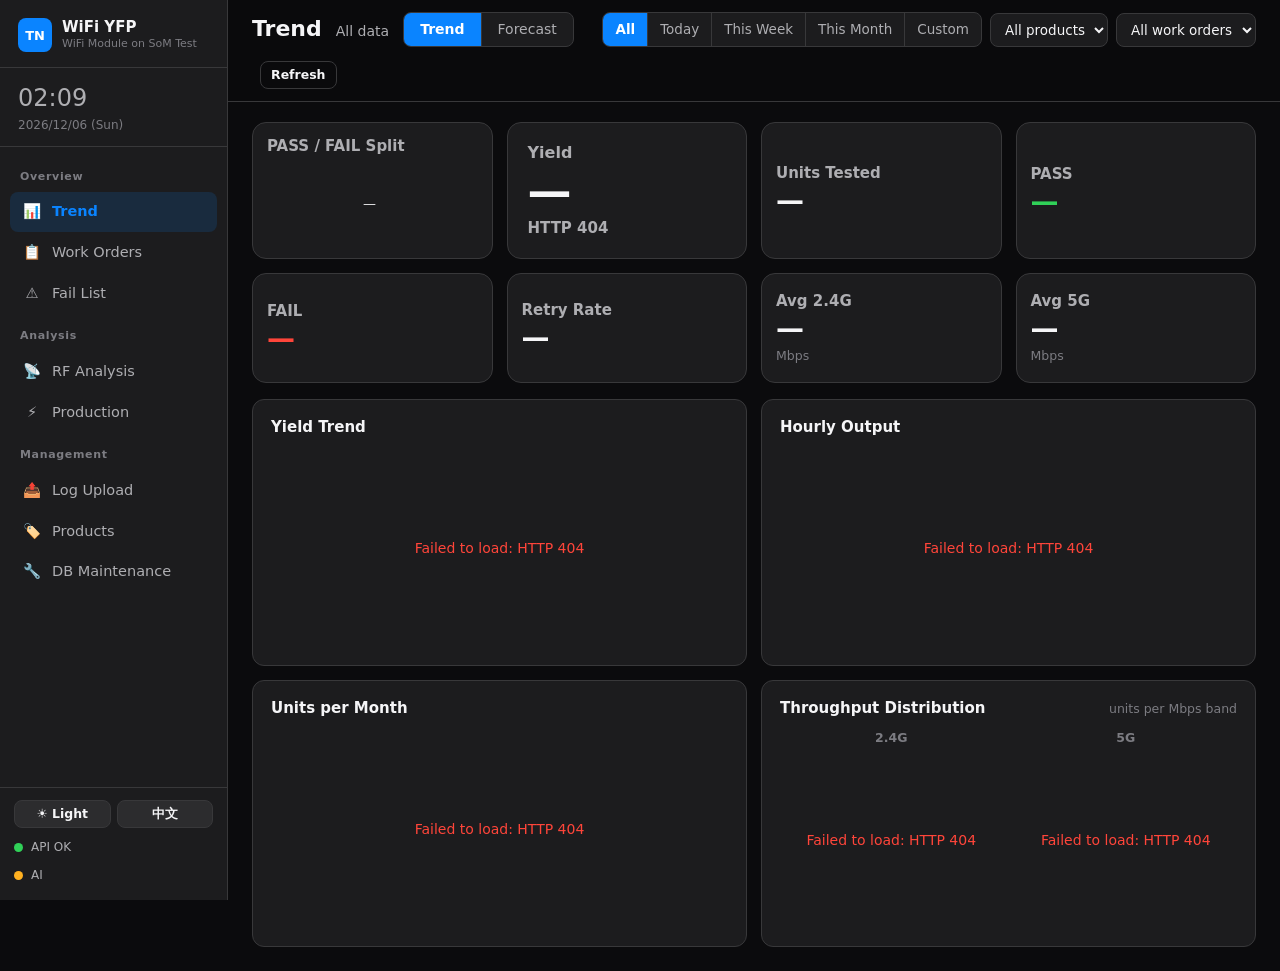
==== commit 2371348b: "feat: Today page removed, Trend page gets a Forecast view; 5D upload wizard and DB maintenance Today" ====
--- a/dockerup-essential/web/index.html
+++ b/dockerup-essential/web/index.html
@@ -33,7 +33,6 @@
     </div>
     <nav class="nav" data-i18n-aria="nav.aria">
         <div class="nav-label" data-i18n="nav.groupOverview"></div>
-        <a class="nav-item" href="#today" data-page="today"><span class="nav-icon">🏭</span><span data-i18n="nav.today"></span></a>
         <a class="nav-item" href="#overview" data-page="overview"><span class="nav-icon">📊</span><span data-i18n="nav.overview"></span></a>
         <a class="nav-item" href="#workorders" data-page="workorders"><span class="nav-icon">📋</span><span data-i18n="nav.workorders"></span></a>
         <a class="nav-item" href="#fails" data-page="fails"><span class="nav-icon">⚠️</span><span data-i18n="nav.fails"></span></a>
@@ -72,6 +71,10 @@
         <div class="page-head">
             <h1 class="page-title" id="pageTitle"></h1>
             <span class="page-scope" id="pageScope"></span>
+            <div class="seg" role="group" id="ovViewSeg" data-i18n-aria="fc.viewAria" hidden>
+                <button type="button" data-view="trend" data-i18n="fc.viewTrend"></button>
+                <button type="button" data-view="forecast" data-i18n="fc.viewForecast"></button>
+            </div>
         </div>
         <div class="topbar-spacer"></div>
         <div class="filters" id="filterBar" hidden>
@@ -98,43 +101,9 @@
 
     <div class="content">
 
-    <!-- ─── Today (5C, the home page and half of the TV rotation) ─── -->
-    <section class="page" id="page-today" hidden>
-        <div class="card td-banner light-none" id="tdBanner">
-            <div class="td-banner-top">
-                <span class="td-dot"></span>
-                <span class="td-light" id="tdLight"></span>
-                <span class="td-reason" id="tdReason"></span>
-                <span class="spacer"></span>
-                <span class="td-date" id="tdDate"></span>
-                <span class="td-daynav">
-                    <button class="btn small ghost" type="button" id="btnTdPrev" data-i18n-aria="td.prevDay">◀</button>
-                    <button class="btn small ghost" type="button" id="btnTdToday" data-i18n="td.backToday" hidden></button>
-                    <button class="btn small ghost" type="button" id="btnTdNext" data-i18n-aria="td.nextDay">▶</button>
-                </span>
-            </div>
-            <div class="td-more" id="tdMore"></div>
-            <div class="td-wos" id="tdWos"></div>
-        </div>
-        <div class="td-numbers">
-            <div class="td-num" id="tdUnits"><div class="label" data-i18n="td.units"></div><div class="value">—</div><div class="sub"></div></div>
-            <div class="td-num" id="tdYield"><div class="label" data-i18n="td.yield"></div><div class="value">—</div><div class="sub"></div></div>
-            <div class="td-num" id="tdPending"><div class="label" data-i18n="td.pending"></div><div class="value">—</div><div class="sub"></div></div>
-            <div class="td-num" id="tdHour"><div class="label" data-i18n="td.hour"></div><div class="value">—</div><div class="sub"></div></div>
-            <div class="td-num" id="tdLast"><div class="label" data-i18n="td.last"></div><div class="value">—</div><div class="sub"></div></div>
-            <div class="td-num" id="tdTp"><div class="label" data-i18n="td.tp"></div><div class="value">—</div><div class="sub"></div></div>
-        </div>
-        <div class="ov-charts">
-            <div class="card"><div class="card-head"><div class="card-title" data-i18n="td.trend"></div><div class="card-note" id="tdTrendNote"></div></div><div class="chart-box"><canvas id="chTdTrend"></canvas></div></div>
-            <div class="card"><div class="card-head"><div class="card-title" data-i18n="td.hourly"></div><div class="card-note" id="tdHourlyNote"></div></div><div class="chart-box"><canvas id="chTdHourly"></canvas></div></div>
-            <div class="card"><div class="card-head"><div class="card-title" data-i18n="td.fails"></div><div class="card-note" id="tdFailNote"></div></div><div class="chart-box"><canvas id="chTdFails"></canvas></div></div>
-            <div class="card"><div class="card-head"><div class="card-title" data-i18n="ov.monthly"></div><div class="card-note" id="tdMonthlyNote"></div></div><div class="chart-box"><canvas id="chTdMonthly"></canvas></div></div>
-        </div>
-    </section>
-
     <!-- ─── Trend (the former Dashboard) ─── -->
     <section class="page" id="page-overview" hidden>
-        <div class="ov-numbers">
+        <div class="ov-numbers" data-ov-view="trend">
             <div class="ov-split">
                 <div class="label" data-i18n="ov.split"></div>
                 <div class="ov-split-body">
@@ -154,7 +123,7 @@
             <div class="ov-num"><div class="label" data-i18n="ov.avg24"></div><div class="value" id="ovAvg24">—</div><div class="sub" data-i18n="ov.mbps"></div></div>
             <div class="ov-num"><div class="label" data-i18n="ov.avg5"></div><div class="value" id="ovAvg5">—</div><div class="sub" data-i18n="ov.mbps"></div></div>
         </div>
-        <div class="ov-charts">
+        <div class="ov-charts" data-ov-view="trend">
             <div class="card"><div class="card-head"><div class="card-title" data-i18n="ov.trend"></div><div class="card-note" id="ovTrendNote"></div></div><div class="chart-box"><canvas id="chOvTrend"></canvas></div></div>
             <div class="card"><div class="card-head"><div class="card-title" data-i18n="ov.hourly"></div><div class="card-note" id="ovHourlyNote"></div></div><div class="chart-box"><canvas id="chOvHourly"></canvas></div></div>
             <div class="card"><div class="card-head"><div class="card-title" data-i18n="ov.monthly"></div><div class="card-note" id="ovMonthlyNote"></div></div><div class="chart-box"><canvas id="chOvMonthly"></canvas></div></div>
@@ -165,6 +134,20 @@
                     <div><div class="chart-sub" data-i18n="rf.band5"></div><div class="chart-box"><canvas id="chOvTp5"></canvas></div></div>
                 </div>
             </div>
+        </div>
+        <!-- Forecast view (#overview?view=forecast): a work order's completion, or this week's / month's output -->
+        <div class="fc-note" id="fcNote" data-ov-view="forecast" hidden></div>
+        <div class="fc-numbers" data-ov-view="forecast" hidden>
+            <div class="td-num" id="fc1"><div class="label"></div><div class="value">—</div><div class="sub"></div></div>
+            <div class="td-num" id="fc2"><div class="label"></div><div class="value">—</div><div class="sub"></div></div>
+            <div class="td-num" id="fc3"><div class="label"></div><div class="value">—</div><div class="sub"></div></div>
+            <div class="td-num" id="fc4"><div class="label"></div><div class="value">—</div><div class="sub"></div></div>
+            <div class="td-num" id="fc5"><div class="label"></div><div class="value">—</div><div class="sub"></div></div>
+            <div class="td-num" id="fc6"><div class="label"></div><div class="value">—</div><div class="sub"></div></div>
+        </div>
+        <div class="fc-charts" data-ov-view="forecast" hidden>
+            <div class="card"><div class="card-head"><div class="card-title" id="fcChart1Title"></div><div class="card-note" id="fcChart1Note"></div></div><div class="chart-box"><canvas id="chFc1"></canvas></div></div>
+            <div class="card"><div class="card-head"><div class="card-title" id="fcChart2Title"></div><div class="card-note" id="fcChart2Note"></div></div><div class="chart-box"><canvas id="chFc2"></canvas></div></div>
         </div>
     </section>
 
@@ -304,7 +287,11 @@
         <div class="card" id="twDenied" hidden><div class="state-msg" data-i18n="tw.denied"></div></div>
         <div class="stack" id="twPanel" hidden>
             <div class="notice" data-i18n="tw.intro"></div>
-            <div class="card">
+            <div class="tabs" role="tablist">
+                <button class="tab" role="tab" type="button" data-tw-tab="records" aria-selected="true" data-i18n="tw.tabRecords"></button>
+                <button class="tab" role="tab" type="button" data-tw-tab="batches" aria-selected="false" data-i18n="tw.tabBatches"></button>
+            </div>
+            <div class="card" data-tw-view="records">
                 <div class="toolbar mb">
                     <label class="muted" for="twProduct" data-i18n="wo.col.product"></label>
                     <select class="select" id="twProduct"></select>
@@ -313,6 +300,7 @@
                     <label class="muted" for="twLimit" data-i18n="tw.limit"></label>
                     <select class="select" id="twLimit"><option>100</option><option selected>500</option><option>1000</option><option>2000</option></select>
                     <button class="btn small" type="button" id="btnTwReload" data-i18n="fresh.refresh"></button>
+                    <button class="btn small" type="button" id="btnTwExport" data-i18n="tw.export"></button>
                     <span class="spacer"></span>
                     <span class="muted" id="twCount"></span>
                     <button class="btn danger" type="button" id="btnTwDeleteWo" data-i18n="tw.deleteWo"></button>
@@ -323,9 +311,25 @@
                             <th data-i18n="tw.col.id"></th><th data-i18n="fails.col.time"></th><th data-i18n="wo.col.wo"></th><th data-i18n="wo.col.product"></th>
                             <th>SN</th><th data-i18n="fails.col.result"></th><th>WiFi</th><th>BT</th>
                             <th class="num" data-i18n="fails.col.tp24"></th><th class="num" data-i18n="fails.col.tp5"></th>
-                            <th data-i18n="tw.col.source"></th><th data-i18n="tw.col.upload"></th><th data-i18n="tw.col.actions"></th>
+                            <th data-i18n="tw.col.source"></th><th data-i18n="tw.col.upload"></th><th></th>
                         </tr></thead>
                         <tbody id="twRows"></tbody>
+                    </table>
+                </div>
+            </div>
+            <div class="card" data-tw-view="batches" hidden>
+                <div class="toolbar mb">
+                    <span class="muted small-text" data-i18n="tw.batchesNote"></span>
+                    <span class="spacer"></span>
+                    <button class="btn small" type="button" id="btnTwBatchesReload" data-i18n="fresh.refresh"></button>
+                </div>
+                <div class="table-wrap scroll">
+                    <table>
+                        <thead><tr>
+                            <th data-i18n="lu.col.time2"></th><th data-i18n="lu.uploader"></th><th data-i18n="wo.col.wo"></th><th data-i18n="wo.col.product"></th>
+                            <th data-i18n="lu.col.source"></th><th data-i18n="lu.col.result"></th><th data-i18n="lu.col.status"></th><th></th>
+                        </tr></thead>
+                        <tbody id="twBatchRows"></tbody>
                     </table>
                 </div>
             </div>
@@ -344,8 +348,42 @@
         </div>
         <div class="card" id="luDenied" hidden><div class="state-msg" data-i18n="lu.deniedRd"></div></div>
         <div class="stack" id="luPanel" hidden>
-            <div class="notice" data-i18n="lu.howto"></div>
-            <div class="card">
+            <!-- 5D wizard: one step at a time; a finished step folds into one line -->
+            <ol class="lu-steps" id="luSteps">
+                <li data-step="1"><span class="lu-num">1</span><span data-i18n="lu.stepShort1"></span></li>
+                <li data-step="2"><span class="lu-num">2</span><span data-i18n="lu.stepShort2"></span></li>
+                <li data-step="3"><span class="lu-num">3</span><span data-i18n="lu.stepShort3"></span></li>
+                <li class="lu-help"><details><summary data-i18n="lu.helpTitle"></summary><div class="notice mt-s" data-i18n="lu.howto"></div></details></li>
+            </ol>
+
+            <div class="card lu-summary" id="luSummary" hidden>
+                <div class="toolbar">
+                    <span class="lu-done">✓</span>
+                    <strong id="luSummaryText"></strong>
+                    <span class="muted small-text" id="luSummaryFacts"></span>
+                    <span class="spacer"></span>
+                    <button class="btn small" type="button" id="btnLuReset" data-i18n="lu.reset"></button>
+                </div>
+                <details class="mt-s" id="luFactsBox">
+                    <summary data-i18n="lu.factsMore"></summary>
+                    <div id="luFacts" hidden>
+                        <div class="tiles my" id="luFactGrid"></div>
+                        <div class="notice warn" id="luInferred" hidden></div>
+                        <details id="luIgnoredBox" hidden>
+                            <summary id="luIgnoredSummary"></summary>
+                            <div class="table-wrap mt-s detail-table">
+                                <table>
+                                    <thead><tr><th data-i18n="lu.col.file"></th><th data-i18n="lu.col.reason"></th></tr></thead>
+                                    <tbody id="luIgnoredRows"></tbody>
+                                </table>
+                            </div>
+                        </details>
+                    </div>
+                </details>
+                <div class="muted small-text mt-s" id="luConfirmedLine" hidden></div>
+            </div>
+
+            <div class="card" id="luStep1">
                 <div class="card-title mb"><span class="lu-num">1</span><span data-i18n="lu.step1"></span></div>
                 <div class="lu-sources">
                     <div class="drop" id="luDrop" tabindex="0" role="button" data-i18n-aria="lu.dropAria">
@@ -359,59 +397,51 @@
                     </div>
                 </div>
                 <div class="status-line" id="luAnalyzeStatus" aria-live="polite"></div>
-                <div id="luFacts" hidden>
-                    <div class="tiles my" id="luFactGrid"></div>
-                    <div class="notice warn" id="luInferred" hidden></div>
-                    <details id="luIgnoredBox" hidden>
-                        <summary id="luIgnoredSummary"></summary>
-                        <div class="table-wrap mt-s detail-table">
-                            <table>
-                                <thead><tr><th data-i18n="lu.col.file"></th><th data-i18n="lu.col.reason"></th></tr></thead>
-                                <tbody id="luIgnoredRows"></tbody>
-                            </table>
+            </div>
+
+            <div class="lu-confirm" id="luStepConfirm" hidden>
+                <div class="card">
+                    <div class="card-title mb"><span class="lu-num">2</span><span data-i18n="lu.step2"></span></div>
+                    <div class="form-grid" id="luFormPanel">
+                        <div class="field">
+                            <label for="luProduct"><span data-i18n="lu.product"></span> *</label>
+                            <select class="select" id="luProduct"></select>
+                            <input class="input" id="luProductNew" autocomplete="off" spellcheck="false" data-i18n-placeholder="lu.productNewPh" hidden>
                         </div>
-                    </details>
-                </div>
-            </div>
-
-            <div class="card" id="luStepConfirm" hidden>
-                <div class="card-title mb"><span class="lu-num">2</span><span data-i18n="lu.step2"></span></div>
-                <div class="toolbar mb">
-                    <strong id="luModeLabel"></strong>
-                    <span class="muted" id="luModeHint"></span>
-                    <span class="spacer"></span>
-                    <button class="btn small" type="button" id="btnLuMode" hidden></button>
-                </div>
-                <div id="luChatPanel" hidden>
-                    <div class="chat">
-                        <div class="chat-log" id="luChatLog" aria-live="polite"></div>
-                        <div class="chips chat-chips" id="luChips" hidden></div>
-                        <div class="chat-input">
-                            <input class="input" id="luChatInput" maxlength="500" autocomplete="off" data-i18n-placeholder="lu.chatPh">
-                            <button class="btn primary" type="button" id="btnLuChatSend" data-i18n="lu.send"></button>
+                        <div class="field"><label for="luWo"><span data-i18n="lu.wo"></span> *</label><input class="input" id="luWo" autocomplete="off" spellcheck="false"><div class="field-hint" data-i18n="lu.woHint"></div></div>
+                        <div class="field"><label for="luQty"><span data-i18n="lu.qty"></span> *</label><input class="input" id="luQty" inputmode="numeric" autocomplete="off" data-i18n-placeholder="lu.qtyPh">
+                            <div class="field-hint" id="luPlanHint" hidden></div></div>
+                    </div>
+                    <ul class="issues" id="luIssues" aria-live="polite"></ul>
+                    <div id="luAlign" hidden>
+                        <div class="muted small-text mb-s" data-i18n="lu.align"></div>
+                        <div class="tiles mb" id="luAlignGrid"></div>
+                    </div>
+                    <label class="ack" id="luAckRow" hidden><input type="checkbox" id="luAck"> <span data-i18n="lu.ack"></span></label>
+                    <div class="toolbar">
+                        <button class="btn primary" type="button" id="btnLuUpload" data-i18n="lu.upload" disabled></button>
+                        <button class="btn" type="button" id="btnLuBack" data-i18n="lu.back"></button>
+                    </div>
+                </div>
+                <aside class="card lu-assist" id="luAssist">
+                    <div class="card-head">
+                        <div class="card-title" data-i18n="lu.assistTitle"></div>
+                        <button class="btn small" type="button" id="btnLuMode" hidden></button>
+                    </div>
+                    <div class="muted small-text mb-s"><strong id="luModeLabel"></strong> <span id="luModeHint"></span></div>
+                    <ul class="lu-checks" id="luAssistChecks"></ul>
+                    <div id="luChatPanel" hidden>
+                        <div class="chat">
+                            <div class="chat-log" id="luChatLog" aria-live="polite"></div>
+                            <div class="chips chat-chips" id="luChips" hidden></div>
+                            <div class="chat-input">
+                                <input class="input" id="luChatInput" maxlength="500" autocomplete="off" data-i18n-placeholder="lu.chatPh">
+                                <button class="btn primary" type="button" id="btnLuChatSend" data-i18n="lu.send"></button>
+                            </div>
                         </div>
-                    </div>
-                    <div class="muted num my" id="luExtract"></div>
-                </div>
-                <div class="form-grid" id="luFormPanel">
-                    <div class="field">
-                        <label for="luProduct"><span data-i18n="lu.product"></span> *</label>
-                        <select class="select" id="luProduct"></select>
-                        <input class="input" id="luProductNew" autocomplete="off" spellcheck="false" data-i18n-placeholder="lu.productNewPh" hidden>
-                    </div>
-                    <div class="field"><label for="luWo"><span data-i18n="lu.wo"></span> *</label><input class="input" id="luWo" autocomplete="off" spellcheck="false"><div class="field-hint" data-i18n="lu.woHint"></div></div>
-                    <div class="field"><label for="luQty"><span data-i18n="lu.qty"></span> *</label><input class="input" id="luQty" inputmode="numeric" autocomplete="off" data-i18n-placeholder="lu.qtyPh"></div>
-                </div>
-                <ul class="issues" id="luIssues" aria-live="polite"></ul>
-                <div id="luAlign" hidden>
-                    <div class="muted small-text mb-s" data-i18n="lu.align"></div>
-                    <div class="tiles mb" id="luAlignGrid"></div>
-                </div>
-                <label class="ack" id="luAckRow" hidden><input type="checkbox" id="luAck"> <span data-i18n="lu.ack"></span></label>
-                <div class="toolbar">
-                    <button class="btn primary" type="button" id="btnLuUpload" data-i18n="lu.upload" disabled></button>
-                    <button class="btn" type="button" id="btnLuReset" data-i18n="lu.reset"></button>
-                </div>
+                        <div class="muted num my" id="luExtract"></div>
+                    </div>
+                </aside>
             </div>
 
             <div class="card" id="luStepProgress" hidden>
@@ -433,12 +463,20 @@
                         </table>
                     </div>
                 </details>
-                <div class="toolbar mt" id="luItemsRow" hidden>
-                    <button class="btn small" type="button" id="btnLuItemsCsv" data-i18n="lu.items.csv"></button>
-                    <button class="btn small" type="button" id="btnLuItemsTxt" data-i18n="lu.items.txt"></button>
+                <div class="lu-reading mt" id="luReading" hidden>
+                    <div class="card-head"><div class="card-title" data-i18n="lu.readTitle"></div>
+                        <button class="btn small" type="button" id="btnLuReadAi" data-i18n="lu.readAi" hidden></button></div>
+                    <ul class="lu-checks" id="luReadPoints"></ul>
+                    <div class="lu-read-ai" id="luReadAiText" hidden></div>
                 </div>
                 <div class="toolbar mt">
+                    <a class="btn primary" id="btnLuViewWo" href="#workorders" hidden></a>
                     <button class="btn" type="button" id="btnLuNext" data-i18n="lu.next" hidden></button>
+                    <span class="spacer"></span>
+                    <div id="luItemsRow" hidden>
+                        <button class="btn small" type="button" id="btnLuItemsCsv" data-i18n="lu.items.csv"></button>
+                        <button class="btn small" type="button" id="btnLuItemsTxt" data-i18n="lu.items.txt"></button>
+                    </div>
                     <button class="btn danger" type="button" id="btnLuRevert" data-i18n="lu.revert" hidden></button>
                 </div>
             </div>
@@ -454,9 +492,9 @@
                 <div class="table-wrap">
                     <table>
                         <thead><tr>
-                            <th data-i18n="lu.col.time2"></th><th data-i18n="wo.col.wo"></th><th data-i18n="wo.col.product"></th><th class="num" data-i18n="lu.col.planned"></th>
-                            <th data-i18n="lu.col.source"></th><th class="num" data-i18n="lu.col.new"></th><th class="num" data-i18n="lu.col.skip"></th>
-                            <th class="num" data-i18n="lu.col.fail"></th><th data-i18n="lu.col.status"></th><th data-i18n="lu.uploader"></th><th></th>
+                            <th data-i18n="lu.col.time2"></th><th data-i18n="wo.col.wo"></th><th data-i18n="wo.col.product"></th>
+                            <th data-i18n="lu.col.source"></th><th data-i18n="lu.col.result"></th><th data-i18n="lu.col.status"></th>
+                            <th data-i18n="lu.uploader" id="luHistoryWhoHead"></th><th></th>
                         </tr></thead>
                         <tbody id="luHistoryRows"></tbody>
                     </table>
@@ -879,13 +917,12 @@
                         <div class="field"><label for="setWorkEnd" data-i18n="set.workEnd"></label><input class="input" id="setWorkEnd" name="work_end" type="time"></div>
                     </div>
                     <div class="field-hint mb" data-i18n="set.workHint"></div>
+                    <div class="field"><label data-i18n="set.workDays"></label><div class="set-days" id="setWorkDays"></div></div>
                     <div class="set-fields">
                         <div class="field"><label for="setActive" data-i18n="set.activeMinutes"></label><input class="input" id="setActive" name="active_minutes" type="number" step="1" min="10" max="1440" inputmode="numeric"></div>
                         <div class="field"><label for="setDone" data-i18n="set.doneIdleHours"></label><input class="input" id="setDone" name="done_idle_hours" type="number" step="1" min="1" max="720" inputmode="numeric"></div>
                     </div>
                     <div class="field-hint" data-i18n="set.doneHint"></div>
-                    <div class="field mt-s"><label for="setIdleWarn" data-i18n="set.idleWarn"></label><input class="input" id="setIdleWarn" name="idle_warn_minutes" type="number" step="1" min="5" max="600" inputmode="numeric"></div>
-                    <div class="field-hint" data-i18n="set.idleWarnHint"></div>
                 </div>
                 <div class="card">
                     <div class="card-title mb" data-i18n="set.alerts"></div>
--- a/dockerup-essential/web/css/base.css
+++ b/dockerup-essential/web/css/base.css
@@ -0,0 +1,224 @@
+/* Layout and shared components. Sized for a 1920×1080 line-side TV first. */
+*, *::before, *::after { box-sizing: border-box; margin: 0; padding: 0; }
+html { font-size: 15px; }
+body {
+    font-family: "Noto Sans TC", "PingFang TC", "Microsoft JhengHei", system-ui, -apple-system, "Segoe UI", sans-serif;
+    background: var(--bg);
+    color: var(--text);
+    line-height: 1.5;
+    -webkit-font-smoothing: antialiased;
+}
+button, input, select { font: inherit; color: inherit; }
+code, .mono { font-family: ui-monospace, "SF Mono", Menlo, Consolas, monospace; font-size: 0.92em; }
+.num { font-variant-numeric: tabular-nums; }
+[hidden] { display: none !important; }
+:focus-visible { outline: 2px solid var(--accent); outline-offset: 2px; }
+
+/* ─── Shell ─────────────────────────────────────────────────────────────── */
+.app { display: grid; grid-template-columns: 228px minmax(0, 1fr); min-height: 100vh; }
+.sidebar {
+    position: sticky; top: 0; height: 100vh; overflow-y: auto;
+    background: var(--surface); border-right: 1px solid var(--border);
+    display: flex; flex-direction: column;
+}
+.brand { display: flex; align-items: center; gap: 10px; padding: 18px 18px 14px; border-bottom: 1px solid var(--border); }
+.brand-mark {
+    width: 34px; height: 34px; border-radius: 8px; display: grid; place-items: center;
+    background: var(--accent); color: var(--accent-text); font-weight: 800; font-size: 13px;
+}
+.brand-name { font-weight: 700; font-size: 15px; line-height: 1.2; }
+.brand-sub { font-size: 11px; color: var(--text-3); }
+.clock { padding: 12px 18px; border-bottom: 1px solid var(--border); }
+.clock-time { font-size: 24px; font-weight: 300; color: var(--text-2); }
+.clock-date { font-size: 12px; color: var(--text-3); }
+.nav { padding: 8px 10px; flex: 1; }
+.nav-label { padding: 14px 10px 6px; font-size: 11px; font-weight: 700; color: var(--text-3); letter-spacing: .06em; }
+.nav-item {
+    display: flex; align-items: center; gap: 10px; width: 100%; padding: 9px 12px; margin: 1px 0;
+    border: 0; border-radius: 8px; background: transparent; color: var(--text-2); font-size: 14.5px;
+    text-align: left; cursor: pointer; text-decoration: none;
+}
+.nav-item:hover { background: var(--surface-2); color: var(--text); }
+.nav-item[aria-current="page"] { background: var(--accent-bg); color: var(--accent); font-weight: 600; }
+.nav-item:disabled { opacity: .45; cursor: not-allowed; }
+.nav-icon { width: 20px; text-align: center; }
+.sidebar-foot { padding: 12px 14px 16px; border-top: 1px solid var(--border); display: grid; grid-template-columns: minmax(0, 1fr); gap: 10px; }  /* long names ellipsize instead of widening */
+.auth-box { padding: 10px; border: 1px solid var(--border); border-radius: 8px; background: var(--surface-2); }
+.auth-name { font-weight: 600; font-size: 13px; overflow: hidden; text-overflow: ellipsis; white-space: nowrap; }
+.auth-role { font-size: 11px; color: var(--text-3); }
+.auth-actions { display: flex; gap: 6px; margin-top: 8px; }
+.prefs { display: flex; gap: 6px; }
+.prefs .btn { flex: 1 1 0; }
+.status-row { display: flex; align-items: center; gap: 8px; font-size: 12px; color: var(--text-2); }
+.dot { width: 9px; height: 9px; border-radius: 50%; background: var(--text-3); flex: none; }
+.dot.ok { background: var(--good); }
+.dot.err { background: var(--bad); }
+.dot.wait { background: var(--warn); }
+
+.main { min-width: 0; display: grid; grid-template-rows: auto 1fr; min-height: 100vh; }
+.topbar {
+    position: sticky; top: 0; z-index: 20; display: flex; align-items: center; gap: 14px; flex-wrap: wrap;
+    padding: 12px 24px; background: color-mix(in srgb, var(--bg) 88%, transparent);
+    backdrop-filter: blur(8px); border-bottom: 1px solid var(--border);
+}
+.page-head { display: flex; align-items: baseline; gap: 14px; flex-wrap: wrap; }
+.page-title { font-size: 22px; font-weight: 700; }
+.page-scope { font-size: 14px; color: var(--text-2); }
+.topbar-spacer { flex: 1; }
+/* One page is visible at a time; its row is at least the remaining screen height (the overview fills it). */
+.content { padding: 20px 24px 24px; display: grid; grid-auto-rows: minmax(min-content, 1fr); }
+.page { display: grid; gap: 16px; align-content: start; min-width: 0; }
+[data-ms-view], [data-acct-view] { display: grid; gap: 16px; align-content: start; }
+
+/* ─── Filter bar ────────────────────────────────────────────────────────── */
+.filters { display: flex; align-items: center; gap: 8px; flex-wrap: wrap; }
+.seg { display: inline-flex; border: 1px solid var(--border); border-radius: 8px; overflow: hidden; background: var(--surface); }
+.seg button { border: 0; background: transparent; padding: 6px 12px; font-size: 13.5px; color: var(--text-2); cursor: pointer; }
+.seg button + button { border-left: 1px solid var(--border); }
+.seg button[aria-pressed="true"] { background: var(--accent); color: var(--accent-text); font-weight: 600; }
+.input, .select {
+    height: 34px; padding: 0 10px; border: 1px solid var(--border); border-radius: 8px;
+    background: var(--surface); color: var(--text); font-size: 13.5px;
+}
+.select { padding-right: 6px; }
+.filters .select { max-width: 300px; }
+.input:focus, .select:focus { border-color: var(--accent); outline: none; }
+.freshness { display: flex; align-items: center; gap: 8px; font-size: 12.5px; color: var(--text-3); }
+
+/* ─── Buttons, badges ───────────────────────────────────────────────────── */
+.btn {
+    display: inline-flex; align-items: center; justify-content: center; gap: 6px; height: 34px; padding: 0 14px;
+    border: 1px solid var(--border); border-radius: 8px; background: var(--surface-2); color: var(--text);
+    font-size: 13.5px; font-weight: 600; cursor: pointer; white-space: nowrap;
+}
+.btn:hover { background: var(--surface-3); }
+.btn.primary { background: var(--accent); border-color: var(--accent); color: var(--accent-text); }
+.btn.primary:hover { filter: brightness(1.08); }
+.btn.danger { background: var(--bad); border-color: var(--bad); color: #fff; }
+.btn.ghost { background: transparent; }
+.btn.small { height: 28px; padding: 0 10px; font-size: 12.5px; }
+.btn:disabled { opacity: .45; cursor: not-allowed; filter: none; }
+.link-btn { border: 0; background: none; color: var(--accent); cursor: pointer; font-size: inherit; padding: 0; }
+.badge { display: inline-block; padding: 2px 8px; border-radius: 999px; font-size: 12px; font-weight: 700; white-space: nowrap; }
+.badge.good, .badge.pass, .badge.done, .badge.low { background: var(--good-bg); color: var(--good); }
+.badge.warn, .badge.stop, .badge.running, .badge.medium, .badge.queued { background: var(--warn-bg); color: var(--warn); }
+.badge.bad, .badge.fail, .badge.failed, .badge.high { background: var(--bad-bg); color: var(--bad); }
+.badge.muted, .badge.reverted, .badge.skipped { background: var(--surface-3); color: var(--text-2); }
+.good-text { color: var(--good); } .warn-text { color: var(--warn); } .bad-text { color: var(--bad); }
+.muted { color: var(--text-3); }
+
+/* ─── Cards, tiles ──────────────────────────────────────────────────────── */
+.card { background: var(--surface); border: 1px solid var(--border); border-radius: 12px; padding: 16px 18px; min-width: 0; }
+.card-head { display: flex; align-items: baseline; justify-content: space-between; gap: 10px; margin-bottom: 10px; }
+.card-title { font-size: 15px; font-weight: 700; }
+.card-note { font-size: 12.5px; color: var(--text-3); }
+.grid { display: grid; gap: 16px; }
+.grid.cols-2 { grid-template-columns: repeat(2, minmax(0, 1fr)); }
+.grid.cols-3 { grid-template-columns: repeat(3, minmax(0, 1fr)); }
+.grid.cols-4 { grid-template-columns: repeat(4, minmax(0, 1fr)); }
+.tiles { display: grid; gap: 12px; grid-template-columns: repeat(auto-fit, minmax(150px, 1fr)); }
+.tile { background: var(--surface); border: 1px solid var(--border); border-radius: 12px; padding: 14px 16px; min-width: 0; }
+.tile-label { font-size: 13px; color: var(--text-2); font-weight: 600; }
+.tile-value { font-size: 30px; font-weight: 800; line-height: 1.2; font-variant-numeric: tabular-nums; overflow-wrap: anywhere; }
+.tile-sub { font-size: 12px; color: var(--text-3); margin-top: 2px; }
+.chart-box { position: relative; height: 260px; }
+.chart-box.tall { height: 320px; }
+.state-msg { display: grid; place-items: center; min-height: 120px; color: var(--text-3); font-size: 14px; text-align: center; gap: 8px; }
+.state-msg.error { color: var(--bad); }
+.chart-box .state-msg { position: absolute; inset: 0; min-height: 0; }
+
+/* ─── Tables ────────────────────────────────────────────────────────────── */
+.table-wrap { overflow: auto; border: 1px solid var(--border); border-radius: 10px; }
+table { width: 100%; border-collapse: collapse; font-size: 13.5px; }
+th, td { padding: 8px 12px; text-align: left; border-bottom: 1px solid var(--border); vertical-align: middle; }
+th { position: sticky; top: 0; background: var(--surface-2); color: var(--text-2); font-size: 12.5px; font-weight: 700; white-space: nowrap; z-index: 1; }
+tbody tr:hover { background: var(--surface-2); }
+tbody tr:last-child td { border-bottom: 0; }
+td.num, th.num { text-align: right; font-variant-numeric: tabular-nums; }
+td.nowrap, th.nowrap { white-space: nowrap; }
+.table-wrap.scroll { max-height: 560px; }
+.pager { display: flex; align-items: center; justify-content: flex-end; gap: 8px; margin-top: 10px; font-size: 13px; color: var(--text-2); }
+.toolbar { display: flex; align-items: center; gap: 10px; flex-wrap: wrap; }
+.toolbar .spacer { flex: 1; }
+
+/* ─── Tabs ──────────────────────────────────────────────────────────────── */
+.tabs { display: flex; gap: 6px; flex-wrap: wrap; }
+.tab {
+    padding: 7px 16px; border: 1px solid var(--border); border-radius: 8px; background: var(--surface);
+    color: var(--text-2); font-weight: 600; font-size: 13.5px; cursor: pointer;
+}
+.tab[aria-selected="true"] { background: var(--accent-bg); border-color: var(--accent); color: var(--accent); }
+
+/* ─── Forms ─────────────────────────────────────────────────────────────── */
+.field { display: grid; gap: 4px; margin-bottom: 12px; }
+.field label { font-size: 12.5px; color: var(--text-2); font-weight: 600; }
+.field .input { width: 100%; height: 38px; }
+.field-hint { font-size: 11.5px; color: var(--text-3); }
+.login-card { max-width: 380px; margin: 48px auto; }
+.login-card h3 { font-size: 18px; margin-bottom: 4px; }
+.login-card p { font-size: 13px; color: var(--text-2); margin-bottom: 16px; }
+.form-msg { min-height: 18px; font-size: 13px; color: var(--bad); margin-top: 8px; }
+.notice { padding: 10px 14px; border-radius: 10px; background: var(--accent-bg); color: var(--text); font-size: 13.5px; line-height: 1.6; }
+.notice.warn { background: var(--warn-bg); }
+.notice.bad { background: var(--bad-bg); }
+
+/* ─── Modal ─────────────────────────────────────────────────────────────── */
+.modal {
+    position: fixed; inset: 0; z-index: 100; display: grid; place-items: center; padding: 16px;
+    background: var(--overlay);
+}
+.modal-panel {
+    width: min(100%, 440px); max-height: calc(100vh - 32px); overflow: auto;
+    background: var(--surface); border: 1px solid var(--border); border-radius: 14px; box-shadow: var(--shadow);
+}
+.modal-panel.wide { width: min(100%, 1040px); }
+.modal-head { display: flex; align-items: center; gap: 10px; padding: 14px 18px; border-bottom: 1px solid var(--border); position: sticky; top: 0; background: var(--surface); z-index: 2; flex-wrap: wrap; }
+/* Do not shrink below the text (an English title would break inside the work order); wrap the buttons instead. */
+.modal-title { font-size: 17px; font-weight: 700; flex: 1 0 auto; max-width: 100%; }
+.modal-body { padding: 18px; }
+.modal-foot { display: flex; justify-content: flex-end; gap: 8px; padding: 0 18px 18px; }
+.icon-btn { border: 0; background: none; color: var(--text-2); font-size: 22px; line-height: 1; cursor: pointer; padding: 2px 6px; border-radius: 6px; }
+.icon-btn:hover { background: var(--surface-2); color: var(--text); }
+
+/* ─── Responsive ────────────────────────────────────────────────────────── */
+@media (max-width: 1200px) {
+    .grid.cols-4 { grid-template-columns: repeat(2, minmax(0, 1fr)); }
+    .grid.cols-3 { grid-template-columns: repeat(2, minmax(0, 1fr)); }
+}
+@media (max-width: 900px) {
+    .app { grid-template-columns: 1fr; }
+    .sidebar { position: static; height: auto; }
+    .nav { display: flex; flex-wrap: wrap; gap: 4px; }
+    .nav-label { width: 100%; padding: 8px 6px 2px; }
+    .nav-item { width: auto; }
+    .seg button { padding: 6px 8px; white-space: nowrap; }
+    .clock { display: none; }
+    .grid.cols-2, .grid.cols-3, .grid.cols-4 { grid-template-columns: minmax(0, 1fr); }
+    .topbar { position: static; padding: 12px 16px; }
+    .content { padding: 16px; }
+}
+@media (prefers-reduced-motion: reduce) {
+    *, *::before, *::after { animation: none !important; transition: none !important; }
+}
+@media print {
+    .sidebar, .topbar .filters, .freshness, .btn, .icon-btn { display: none !important; }
+    .app { display: block; }
+    .card, .tile { break-inside: avoid; }
+}
+
+/* ─── Utilities ─────────────────────────────────────────────────────────── */
+.truncate { max-width: 320px; overflow: hidden; text-overflow: ellipsis; white-space: nowrap; }
+.mb { margin-bottom: 12px; }
+.mt { margin-top: 16px; }
+.full { width: 100%; }
+.toast {
+    position: fixed; right: 20px; bottom: 20px; z-index: 200; max-width: 420px; padding: 12px 16px;
+    border-radius: 10px; background: var(--surface-3); color: var(--text); box-shadow: var(--shadow); font-size: 14px;
+}
+.toast.bad { background: var(--bad); color: #fff; }
+.mt-s { margin-top: 8px; }
+.my { margin: 12px 0; }
+.small-text { font-size: 12.5px; }
+.detail-table { max-height: 260px; }
+.chat-input.bare { padding: 0; border: 0; }
+.stack { display: grid; gap: 16px; align-content: start; min-width: 0; }
--- a/dockerup-essential/web/css/pages.css
+++ b/dockerup-essential/web/css/pages.css
@@ -131,6 +131,7 @@
 .set-fields { display: grid; grid-template-columns: repeat(2, minmax(0, 1fr)); gap: 0 12px; }
 .set-preview { display: flex; align-items: center; gap: 8px; margin-top: 10px; }
 .set-uph { width: 140px; height: 32px; }
+.set-days { display: flex; flex-wrap: wrap; gap: 6px 14px; }
 .input.invalid { border-color: var(--bad); box-shadow: 0 0 0 2px var(--bad-bg); }
 #setPanel .toolbar .form-msg { margin-top: 0; }
 @media (max-width: 1200px) { .set-grid { grid-template-columns: minmax(0, 1fr); } }
@@ -167,51 +168,6 @@
 .runseq b.f { background: var(--bad-bg); color: var(--bad); }
 .runseq b.me { box-shadow: inset 0 -2px 0 currentColor; }
 .wd-failcat { align-items: start; }
-
-/* ─── Today (5C): banner, six numbers, four charts — fills a 1080p TV without scrolling ─────── */
-#page-today { grid-template-rows: auto auto minmax(0, 1fr); }
-.td-banner { display: grid; gap: 8px; border-left: 6px solid var(--text-3); padding: 12px 18px; }
-.td-banner.light-good { border-left-color: var(--good); }
-.td-banner.light-warn { border-left-color: var(--warn); background: color-mix(in srgb, var(--warn-bg) 55%, var(--surface)); }
-.td-banner.light-bad { border-left-color: var(--bad); background: color-mix(in srgb, var(--bad-bg) 65%, var(--surface)); }
-.td-banner-top { display: flex; align-items: center; gap: 14px; min-width: 0; }
-.td-dot { width: 22px; height: 22px; border-radius: 50%; background: var(--text-3); flex: none; }
-.light-good > .td-banner-top .td-dot { background: var(--good); }
-.light-warn > .td-banner-top .td-dot { background: var(--warn); }
-.light-bad > .td-banner-top .td-dot { background: var(--bad); box-shadow: 0 0 0 5px var(--bad-bg); }
-.td-light { font-size: 26px; font-weight: 800; white-space: nowrap; }
-.light-warn .td-light { color: var(--warn); } .light-bad .td-light { color: var(--bad); } .light-good .td-light { color: var(--good); }
-.td-reason { flex: 1 1 auto; font-size: 19px; font-weight: 600; min-width: 0; display: -webkit-box; -webkit-line-clamp: 2; -webkit-box-orient: vertical; overflow: hidden; }
-.td-banner-top .spacer { display: none; }
-.td-date { font-size: 15px; color: var(--text-2); white-space: nowrap; }
-.td-daynav { display: inline-flex; gap: 4px; flex: none; }
-.td-more, .td-wos { display: flex; flex-wrap: wrap; gap: 8px; }
-.td-more:empty, .td-wos:empty { display: none; }
-.td-chip { padding: 3px 10px; border-radius: 999px; font-size: 13.5px; font-weight: 600; background: var(--surface-2); }
-.td-chip.lv-bad { background: var(--bad-bg); color: var(--bad); }
-.td-chip.lv-warn { background: var(--warn-bg); color: var(--warn); }
-.td-wo { display: inline-flex; align-items: center; gap: 8px; padding: 5px 12px; border: 1px solid var(--border); border-radius: 10px;
-         background: var(--surface-2); color: var(--text); text-decoration: none; font-size: 14px; font-variant-numeric: tabular-nums; }
-.td-wo:hover { border-color: var(--accent); }
-.td-wo.light-good .wo-dot { background: var(--good); }
-.td-wo.light-warn .wo-dot { background: var(--warn); }
-.td-wo.light-bad .wo-dot { background: var(--bad); box-shadow: 0 0 0 3px var(--bad-bg); }
-.td-numbers { display: grid; grid-template-columns: repeat(6, minmax(0, 1fr)); gap: 14px; }
-.td-num { background: var(--surface); border: 1px solid var(--border); border-top: 4px solid var(--border); border-radius: 14px;
-          padding: 12px 16px; display: grid; gap: 2px; align-content: center; min-width: 0; }
-.td-num .label { font-size: 16px; font-weight: 700; color: var(--text-2); white-space: nowrap; overflow: hidden; text-overflow: ellipsis; }
-.td-num .value { font-size: clamp(34px, 2.5vw, 50px); font-weight: 800; line-height: 1.08; font-variant-numeric: tabular-nums; white-space: nowrap; }
-.td-num .value small { font-size: 0.5em; font-weight: 700; color: var(--text-2); }
-.td-num .sub { font-size: 13px; color: var(--text-3); min-height: 19px; line-height: 1.4; display: -webkit-box; -webkit-line-clamp: 2; -webkit-box-orient: vertical; overflow: hidden; }
-#tdTp .value { font-size: clamp(28px, 1.95vw, 40px); }
-.td-num.lv-good { border-top-color: var(--good); } .td-num.lv-good .value { color: var(--good); }
-.td-num.lv-warn { border-top-color: var(--warn); } .td-num.lv-warn .value { color: var(--warn); }
-.td-num.lv-bad { border-top-color: var(--bad); } .td-num.lv-bad .value { color: var(--bad); }
-@media (max-width: 1600px) { .td-numbers { grid-template-columns: repeat(3, minmax(0, 1fr)); } }
-@media (max-width: 900px) {
-    .td-numbers { grid-template-columns: repeat(2, minmax(0, 1fr)); }
-    .td-banner-top { flex-wrap: wrap; }
-}
 
 /* ─── FAIL disposition (5C) ─────────────────────────────────────────────── */
 .fl-next { font-weight: 600; font-size: 13px; }
@@ -264,3 +220,90 @@
 .rd-check input { width: 16px; height: 16px; accent-color: var(--accent); }
 .rd-cross th, .rd-cross td { padding: 6px 8px; font-size: 12.5px; }
 .fd-history { max-height: 180px; overflow: auto; }
+
+/* ─── Trend page: Trend ↔ Forecast switch; the Forecast view fills a 1080p TV like the Trend view ─────── */
+.page-head .seg { align-self: center; }
+#ovViewSeg button { padding: 6px 16px; font-size: 14px; }
+#page-overview.view-forecast { grid-template-rows: auto auto minmax(0, 1fr); }
+.fc-note { font-size: 14px; color: var(--text-2); padding: 8px 14px; border-radius: 10px; background: var(--surface); border: 1px solid var(--border); }
+.fc-note.warn { background: var(--warn-bg); color: var(--text); border-color: var(--warn); }
+.fc-numbers { display: grid; grid-template-columns: repeat(6, minmax(0, 1fr)); gap: 14px; }
+.fc-charts { display: grid; grid-template-columns: minmax(0, 1.4fr) minmax(0, 1fr); gap: 14px; min-height: 0; }
+.fc-charts .card { display: flex; flex-direction: column; min-height: 0; }
+.fc-charts .chart-box { flex: 1 1 auto; height: auto; min-height: 260px; }
+.fc-charts .chart-box > canvas { position: absolute; left: 0; top: 0; }
+.td-num { background: var(--surface); border: 1px solid var(--border); border-top: 4px solid var(--border); border-radius: 14px;
+          padding: 12px 16px; display: grid; gap: 2px; align-content: center; min-width: 0; }
+.td-num .label { font-size: 16px; font-weight: 700; color: var(--text-2); white-space: nowrap; overflow: hidden; text-overflow: ellipsis; }
+.td-num .value { font-size: clamp(30px, 2.3vw, 46px); font-weight: 800; line-height: 1.08; font-variant-numeric: tabular-nums; white-space: nowrap; }
+.td-num .value small { font-size: 0.5em; font-weight: 700; color: var(--text-2); }
+.td-num .sub { font-size: 13px; color: var(--text-3); min-height: 19px; line-height: 1.4; display: -webkit-box; -webkit-line-clamp: 2; -webkit-box-orient: vertical; overflow: hidden; }
+.td-num.lv-good { border-top-color: var(--good); } .td-num.lv-good .value { color: var(--good); }
+.td-num.lv-warn { border-top-color: var(--warn); } .td-num.lv-warn .value { color: var(--warn); }
+.td-num.lv-bad { border-top-color: var(--bad); } .td-num.lv-bad .value { color: var(--bad); }
+.td-num.lv-accent { border-top-color: var(--accent); } .td-num.lv-accent .value { color: var(--accent); }
+.td-num.date .value { font-size: clamp(24px, 1.75vw, 34px); }
+@media (max-width: 1600px) { .fc-numbers { grid-template-columns: repeat(3, minmax(0, 1fr)); } }
+@media (max-width: 900px) {
+    .fc-numbers { grid-template-columns: repeat(2, minmax(0, 1fr)); }
+    .fc-charts { grid-template-columns: minmax(0, 1fr); }
+    .fc-charts .chart-box { flex: none; height: 260px; }
+}
+
+/* ─── Log Upload wizard (5D): stepper, summary line, form + assistant ───────────── */
+.lu-steps { list-style: none; display: flex; align-items: center; gap: 8px; flex-wrap: wrap; }
+.lu-steps li[data-step] { display: inline-flex; align-items: center; gap: 4px; padding: 5px 14px 5px 6px; border-radius: 999px;
+                          background: var(--surface); border: 1px solid var(--border); color: var(--text-3); font-weight: 600; font-size: 14px; }
+.lu-steps li[data-step] .lu-num { background: var(--surface-3); color: var(--text-2); }
+.lu-steps li[data-step] + li[data-step]::before { content: "›"; margin: 0 8px 0 -2px; color: var(--text-3); order: -1; display: none; }
+.lu-steps li.current { color: var(--text); border-color: var(--accent); background: var(--accent-bg); }
+.lu-steps li.current .lu-num { background: var(--accent); color: var(--accent-text); }
+.lu-steps li.done { color: var(--good); }
+.lu-steps li.done .lu-num { background: var(--good); color: #fff; }
+.lu-steps .lu-help { margin-left: auto; }
+.lu-steps .lu-help summary { margin-top: 0; }
+.lu-steps .lu-help .notice { max-width: 760px; }
+.lu-summary .lu-done { color: var(--good); font-weight: 800; font-size: 16px; }
+.lu-confirm { display: grid; grid-template-columns: minmax(0, 1fr) minmax(320px, 440px); gap: 16px; align-items: start; }
+.lu-assist .chat { max-width: none; }
+.lu-checks { list-style: none; display: grid; gap: 6px; }
+.lu-checks li { padding: 7px 10px; border-radius: 8px; font-size: 13.5px; line-height: 1.5; border-left: 3px solid var(--accent); background: var(--surface-2); }
+.lu-checks li.ok { border-left-color: var(--good); }
+.lu-checks li.warn { border-left-color: var(--warn); background: var(--warn-bg); }
+.lu-checks li.error { border-left-color: var(--bad); background: var(--bad-bg); }
+.lu-checks li .btn { margin-left: 6px; }
+.lu-reading { border-top: 1px dashed var(--border); padding-top: 12px; }
+.lu-read-ai { margin-top: 8px; padding: 10px 12px; border-radius: 8px; background: var(--surface-2); line-height: 1.6; }
+@media (max-width: 1200px) { .lu-confirm { grid-template-columns: minmax(0, 1fr); } }
+
+/* ─── DB Maintenance (5D): row menu, impact preview ─────────────────────── */
+.row-menu { position: relative; }
+.row-menu summary { list-style: none; cursor: pointer; padding: 2px 10px; border: 1px solid var(--border); border-radius: 6px; margin: 0; color: var(--text-2); font-weight: 800; }
+.row-menu summary::-webkit-details-marker { display: none; }
+.row-menu-list { position: absolute; right: 0; top: calc(100% + 4px); z-index: 5; display: grid; gap: 6px; padding: 8px;
+                 background: var(--surface); border: 1px solid var(--border); border-radius: 8px; box-shadow: var(--shadow); }
+#formModalDesc { white-space: pre-line; line-height: 1.7; }
+[data-tw-view] { display: block; }
+
+/* ─── Anomaly banner, Ask the dashboard, Reports (5E) ───────────────────── */
+.alert-bar { display: flex; align-items: center; gap: 8px; flex-wrap: wrap; padding: 8px 24px; border-bottom: 1px solid var(--border);
+             background: var(--warn-bg); font-size: 14px; position: sticky; top: 61px; z-index: 19; }
+.alert-bar.lv-bad { background: var(--bad-bg); }
+.alert-bar.lv-info { background: var(--accent-bg); }
+.alert-bar .alert-title { font-weight: 800; color: var(--text-2); }
+.alert-item { padding: 3px 10px; border-radius: 999px; background: var(--surface); color: var(--text); text-decoration: none; font-weight: 600; border: 1px solid var(--border); }
+.alert-item.lv-bad { color: var(--bad); border-color: var(--bad); }
+.alert-item.lv-warn { color: var(--warn); border-color: var(--warn); }
+.alert-item:hover { border-color: var(--accent); }
+.alert-bar .icon-btn { margin-left: auto; }
+.ask-log { min-height: 220px; max-height: 52vh; border: 1px solid var(--border); border-radius: 10px; background: var(--surface-2); }
+.ask-table { margin-top: 8px; font-size: 13px; }
+.ask-table td { padding: 4px 10px; }
+.rep-layout { display: grid; grid-template-columns: minmax(360px, 0.8fr) minmax(0, 2fr); gap: 16px; align-items: start; }
+.rep-summary { font-size: 16px; line-height: 1.7; margin-bottom: 14px; }
+.rep-view th { text-align: left; }
+@media (max-width: 1200px) { .rep-layout { grid-template-columns: minmax(0, 1fr); } }
+@media print {
+    .alert-bar, .rep-list, .rep-view .toolbar { display: none !important; }
+    .rep-layout { display: block; }
+}
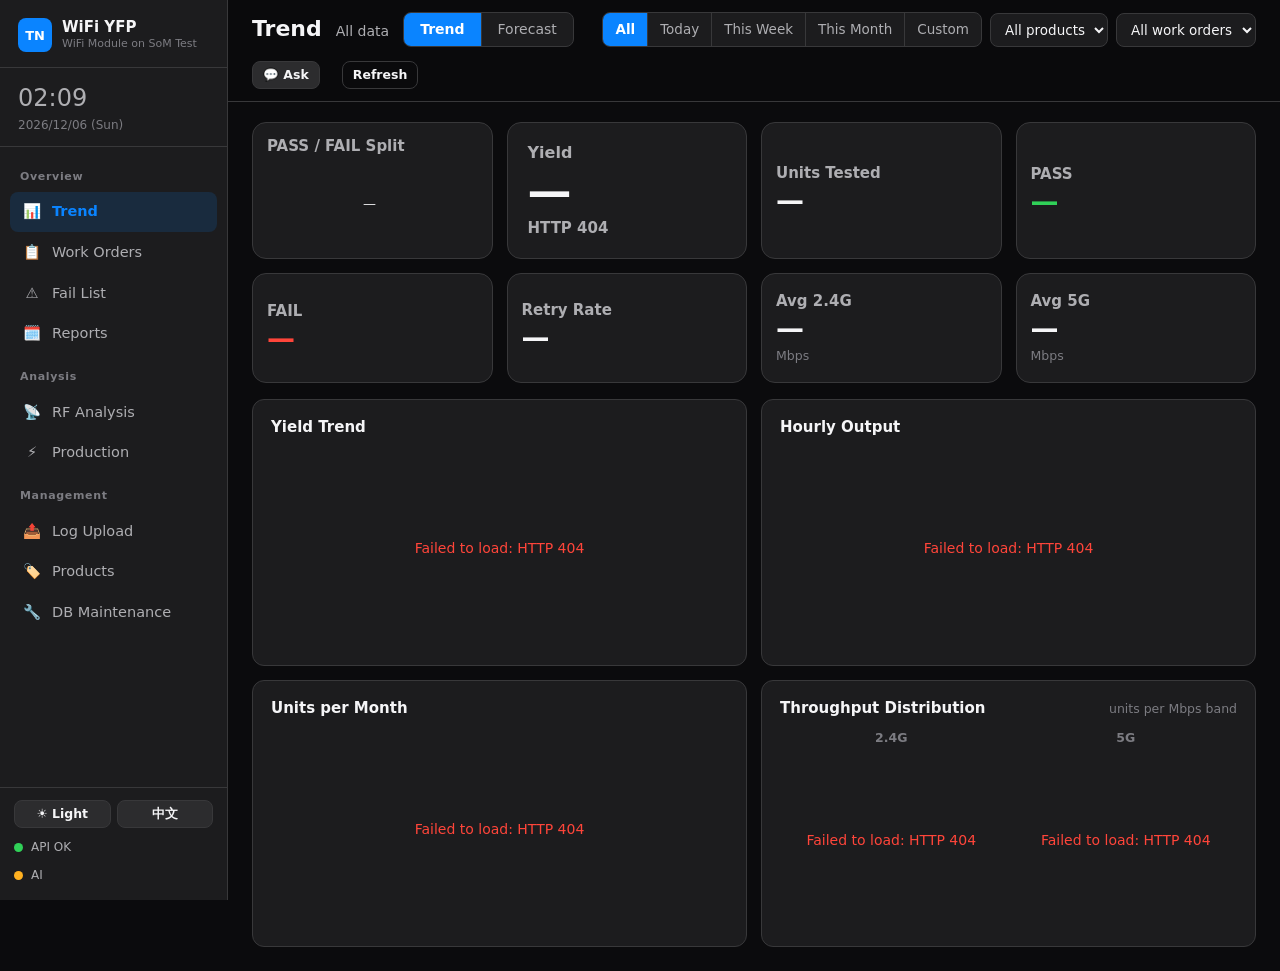
==== commit b2d5d5ac: "feat(5E, 6): alerts, Ask the dashboard, weekly / monthly reports; deploy script, /legacy/ removed, m" ====
--- a/dockerup-essential/web/index.html
+++ b/dockerup-essential/web/index.html
@@ -36,6 +36,7 @@
         <a class="nav-item" href="#overview" data-page="overview"><span class="nav-icon">📊</span><span data-i18n="nav.overview"></span></a>
         <a class="nav-item" href="#workorders" data-page="workorders"><span class="nav-icon">📋</span><span data-i18n="nav.workorders"></span></a>
         <a class="nav-item" href="#fails" data-page="fails"><span class="nav-icon">⚠️</span><span data-i18n="nav.fails"></span></a>
+        <a class="nav-item" href="#reports" data-page="reports"><span class="nav-icon">🗓️</span><span data-i18n="nav.reports"></span></a>
         <div class="nav-label" data-i18n="nav.groupAnalysis"></div>
         <a class="nav-item" href="#rf" data-page="rf"><span class="nav-icon">📡</span><span data-i18n="nav.rf"></span></a>
         <a class="nav-item" href="#production" data-page="production"><span class="nav-icon">⚡</span><span data-i18n="nav.production"></span></a>
@@ -67,6 +68,7 @@
 
 <!-- ═══ Main ═══ -->
 <main class="main">
+    <div class="top-stack">
     <header class="topbar">
         <div class="page-head">
             <h1 class="page-title" id="pageTitle"></h1>
@@ -93,11 +95,14 @@
             <select class="select" id="productSelect" data-i18n-aria="filter.productAria"></select>
             <select class="select" id="woSelect" data-i18n-aria="filter.woAria"></select>
         </div>
+        <button class="btn small" type="button" id="btnAsk" data-i18n="ask.btn"></button>
         <div class="freshness">
             <span id="freshText"></span>
             <button class="btn small ghost" type="button" id="btnRefresh" data-i18n="fresh.refresh"></button>
         </div>
     </header>
+    <div class="alert-bar" id="alertBar" role="status" hidden></div>
+    </div>
 
     <div class="content">
 
@@ -887,6 +892,44 @@
         </div>
     </section>
 
+    <!-- ─── Reports (5E): weekly / monthly ─── -->
+    <section class="page" id="page-reports" hidden>
+        <div class="rep-layout">
+            <div class="card rep-list">
+                <div class="card-head"><div class="card-title" data-i18n="rep.listTitle"></div></div>
+                <div class="table-wrap scroll">
+                    <table>
+                        <thead><tr><th data-i18n="rep.period"></th><th class="num" data-i18n="rep.units"></th><th class="num" data-i18n="rep.yield"></th>
+                            <th class="num" data-i18n="rep.attention"></th><th data-i18n="rep.summaryBy"></th><th data-i18n="rep.generated"></th></tr></thead>
+                        <tbody id="repRows"></tbody>
+                    </table>
+                </div>
+                <div class="rep-admin mt" id="repAdmin" hidden>
+                    <div class="card-title mb-s" data-i18n="rep.genTitle"></div>
+                    <div class="toolbar">
+                        <select class="select" id="repGenKind" data-i18n-aria="rep.kind"><option value="week" data-i18n="rep.week"></option><option value="month" data-i18n="rep.month"></option></select>
+                        <input class="input" type="date" id="repGenDate" data-i18n-aria="rep.pickDate">
+                        <button class="btn primary" type="button" id="btnRepGenerate" data-i18n="rep.generate"></button>
+                    </div>
+                    <div class="field-hint mt-s" data-i18n="rep.genHint"></div>
+                    <div class="form-msg" id="repGenMsg" aria-live="polite"></div>
+                </div>
+            </div>
+            <div class="card rep-view" id="repView" hidden>
+                <div class="card-head">
+                    <div><div class="card-title" id="repTitle"></div><div class="card-note" id="repMeta"></div></div>
+                    <div class="toolbar">
+                        <button class="btn small" type="button" id="btnRepMdZh" data-i18n="rep.mdZh"></button>
+                        <button class="btn small" type="button" id="btnRepMdEn" data-i18n="rep.mdEn"></button>
+                        <button class="btn small" type="button" id="btnRepPrint" data-i18n="rep.print"></button>
+                        <button class="btn small" type="button" id="btnRepRegen" data-i18n="rep.regen" hidden></button>
+                    </div>
+                </div>
+                <div id="repBody"></div>
+            </div>
+        </div>
+    </section>
+
     <!-- ─── Settings (administrator) ─── -->
     <section class="page" id="page-settings" hidden>
         <div class="card login-card" id="setLogin" hidden>
@@ -1003,6 +1046,25 @@
     </div>
 </div>
 
+<!-- ═══ Ask the dashboard (5E) ═══ -->
+<div class="modal" id="askModal" role="dialog" aria-modal="true" aria-labelledby="askTitle" hidden>
+    <div class="modal-panel wide">
+        <div class="modal-head">
+            <div class="modal-title" id="askTitle" data-i18n="ask.title"></div>
+            <span class="muted small-text" data-i18n="ask.note"></span>
+            <button class="icon-btn" type="button" id="btnAskClose" data-i18n-aria="common.close">×</button>
+        </div>
+        <div class="modal-body">
+            <div class="chat-log ask-log" id="askLog" aria-live="polite"></div>
+            <div class="chips mt-s" id="askChips"></div>
+            <div class="chat-input bare mt-s">
+                <input class="input" id="askInput" maxlength="300" autocomplete="off" data-i18n-placeholder="ask.ph">
+                <button class="btn primary" type="button" id="btnAskSend" data-i18n="lu.send"></button>
+            </div>
+        </div>
+    </div>
+</div>
+
 <!-- ═══ Form dialog ═══ -->
 <div class="modal" id="formModal" role="dialog" aria-modal="true" aria-labelledby="formModalTitle" hidden>
     <form class="modal-panel" id="formModalForm" novalidate>
--- a/dockerup-essential/web/css/base.css
+++ b/dockerup-essential/web/css/base.css
@@ -56,8 +56,9 @@
 .dot.wait { background: var(--warn); }
 
 .main { min-width: 0; display: grid; grid-template-rows: auto 1fr; min-height: 100vh; }
+.top-stack { position: sticky; top: 0; z-index: 20; }
 .topbar {
-    position: sticky; top: 0; z-index: 20; display: flex; align-items: center; gap: 14px; flex-wrap: wrap;
+    display: flex; align-items: center; gap: 14px; flex-wrap: wrap;
     padding: 12px 24px; background: color-mix(in srgb, var(--bg) 88%, transparent);
     backdrop-filter: blur(8px); border-bottom: 1px solid var(--border);
 }
@@ -194,7 +195,8 @@
     .seg button { padding: 6px 8px; white-space: nowrap; }
     .clock { display: none; }
     .grid.cols-2, .grid.cols-3, .grid.cols-4 { grid-template-columns: minmax(0, 1fr); }
-    .topbar { position: static; padding: 12px 16px; }
+    .top-stack { position: static; }
+    .topbar { padding: 12px 16px; }
     .content { padding: 16px; }
 }
 @media (prefers-reduced-motion: reduce) {
--- a/dockerup-essential/web/css/pages.css
+++ b/dockerup-essential/web/css/pages.css
@@ -287,7 +287,7 @@
 
 /* ─── Anomaly banner, Ask the dashboard, Reports (5E) ───────────────────── */
 .alert-bar { display: flex; align-items: center; gap: 8px; flex-wrap: wrap; padding: 8px 24px; border-bottom: 1px solid var(--border);
-             background: var(--warn-bg); font-size: 14px; position: sticky; top: 61px; z-index: 19; }
+             background: var(--warn-bg); font-size: 14px; }
 .alert-bar.lv-bad { background: var(--bad-bg); }
 .alert-bar.lv-info { background: var(--accent-bg); }
 .alert-bar .alert-title { font-weight: 800; color: var(--text-2); }
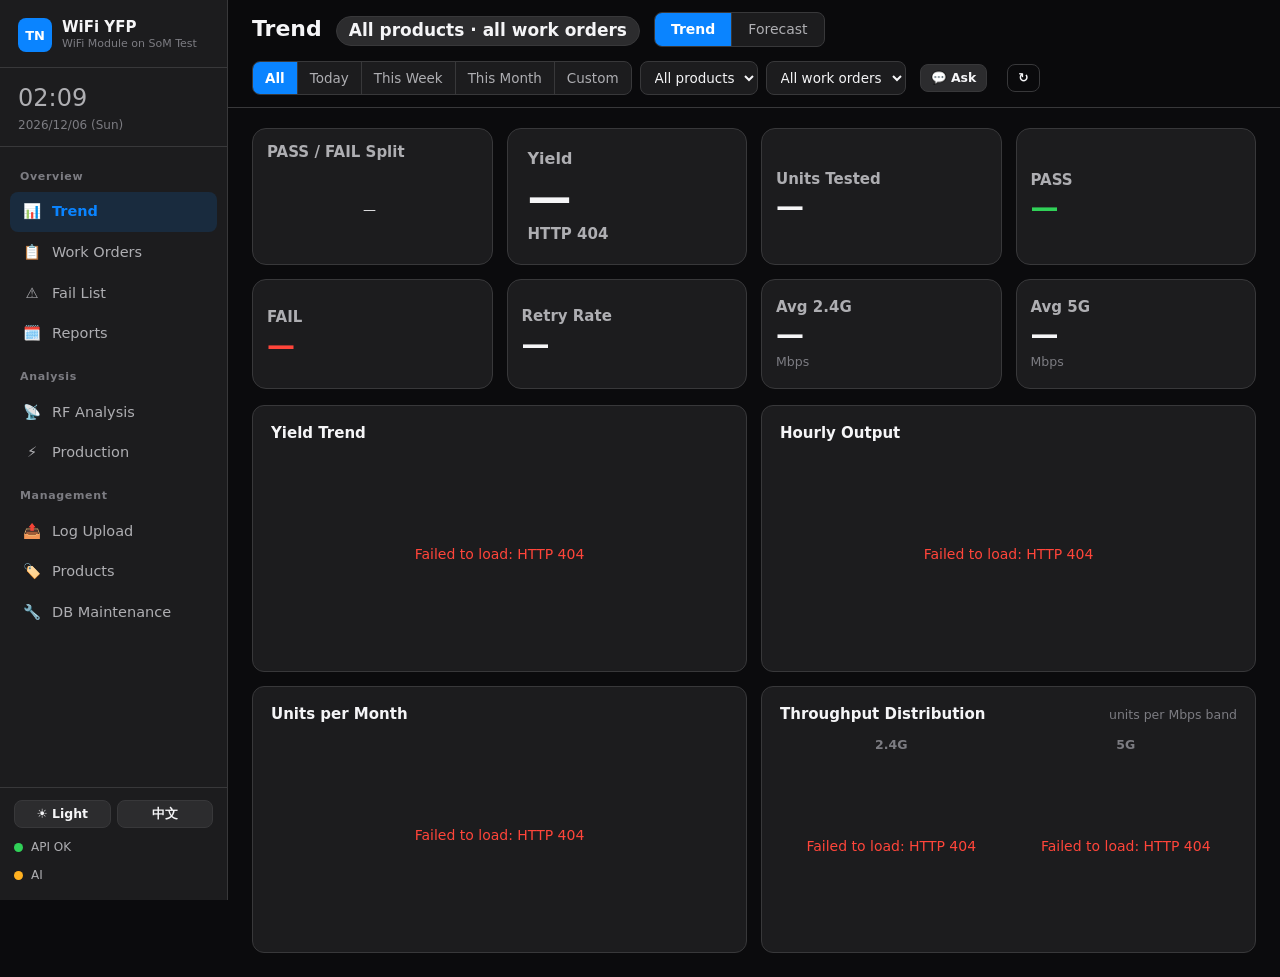
==== commit bba85c2d: "feat: Ask answers output per hour; the header names the product; the TV rotates latest WO ↔ all ever" ====
--- a/dockerup-essential/web/index.html
+++ b/dockerup-essential/web/index.html
@@ -98,7 +98,7 @@
         <button class="btn small" type="button" id="btnAsk" data-i18n="ask.btn"></button>
         <div class="freshness">
             <span id="freshText"></span>
-            <button class="btn small ghost" type="button" id="btnRefresh" data-i18n="fresh.refresh"></button>
+            <button class="btn small ghost refresh-btn" type="button" id="btnRefresh" data-i18n-aria="fresh.refresh" data-i18n-title="fresh.refresh">↻</button>
         </div>
     </header>
     <div class="alert-bar" id="alertBar" role="status" hidden></div>
--- a/dockerup-essential/web/css/base.css
+++ b/dockerup-essential/web/css/base.css
@@ -55,8 +55,8 @@
 .dot.err { background: var(--bad); }
 .dot.wait { background: var(--warn); }
 
-.main { min-width: 0; display: grid; grid-template-rows: auto 1fr; min-height: 100vh; }
-.top-stack { position: sticky; top: 0; z-index: 20; }
+.main { min-width: 0; display: grid; grid-template-rows: auto 1fr; grid-template-columns: minmax(0, 1fr); min-height: 100vh; }
+.top-stack { position: sticky; top: 0; z-index: 20; min-width: 0; }
 .topbar {
     display: flex; align-items: center; gap: 14px; flex-wrap: wrap;
     padding: 12px 24px; background: color-mix(in srgb, var(--bg) 88%, transparent);
@@ -64,7 +64,11 @@
 }
 .page-head { display: flex; align-items: baseline; gap: 14px; flex-wrap: wrap; }
 .page-title { font-size: 22px; font-weight: 700; }
-.page-scope { font-size: 14px; color: var(--text-2); }
+.page-scope { font-size: 14px; color: var(--text-2); display: inline-flex; align-items: baseline; gap: 10px; flex-wrap: wrap; }
+/* The product on screen, readable from the TV distance: the default view (latest work order) names it here. */
+.scope-product { font-size: 17px; font-weight: 700; color: var(--accent); background: var(--accent-bg);
+    border: 1px solid var(--accent); border-radius: 999px; padding: 1px 12px; white-space: nowrap; }
+.scope-product.all { color: var(--text); background: var(--surface-2); border-color: var(--border); }
 .topbar-spacer { flex: 1; }
 /* One page is visible at a time; its row is at least the remaining screen height (the overview fills it). */
 .content { padding: 20px 24px 24px; display: grid; grid-auto-rows: minmax(min-content, 1fr); }
@@ -83,8 +87,19 @@
 }
 .select { padding-right: 6px; }
 .filters .select { max-width: 300px; }
+#productSelect { max-width: 210px; } #woSelect { max-width: 280px; }
 .input:focus, .select:focus { border-color: var(--accent); outline: none; }
-.freshness { display: flex; align-items: center; gap: 8px; font-size: 12.5px; color: var(--text-3); }
+.freshness { display: flex; align-items: center; gap: 6px; font-size: 12.5px; color: var(--text-3); white-space: nowrap; }
+.refresh-btn { font-size: 15px; line-height: 1; padding: 4px 8px; }
+/* Wide screens (the TV, desktops): one row. The product badge stays whole; the work-order number after it is
+   shortened first when a long language needs the room. */
+@media (min-width: 1600px) {
+    .topbar, .page-head, .page-scope, .filters { flex-wrap: nowrap; }
+    .page-head, .page-scope { min-width: 0; }
+    .page-title, .scope-product, #ovViewSeg, .filters, #btnAsk, .freshness { flex-shrink: 0; }
+    .scope-rest { min-width: 0; overflow: hidden; text-overflow: ellipsis; white-space: nowrap; }
+    .topbar:has(#customRange:not([hidden])), .topbar:has(#customRange:not([hidden])) .filters { flex-wrap: wrap; }   /* two date fields more */
+}
 
 /* ─── Buttons, badges ───────────────────────────────────────────────────── */
 .btn {
